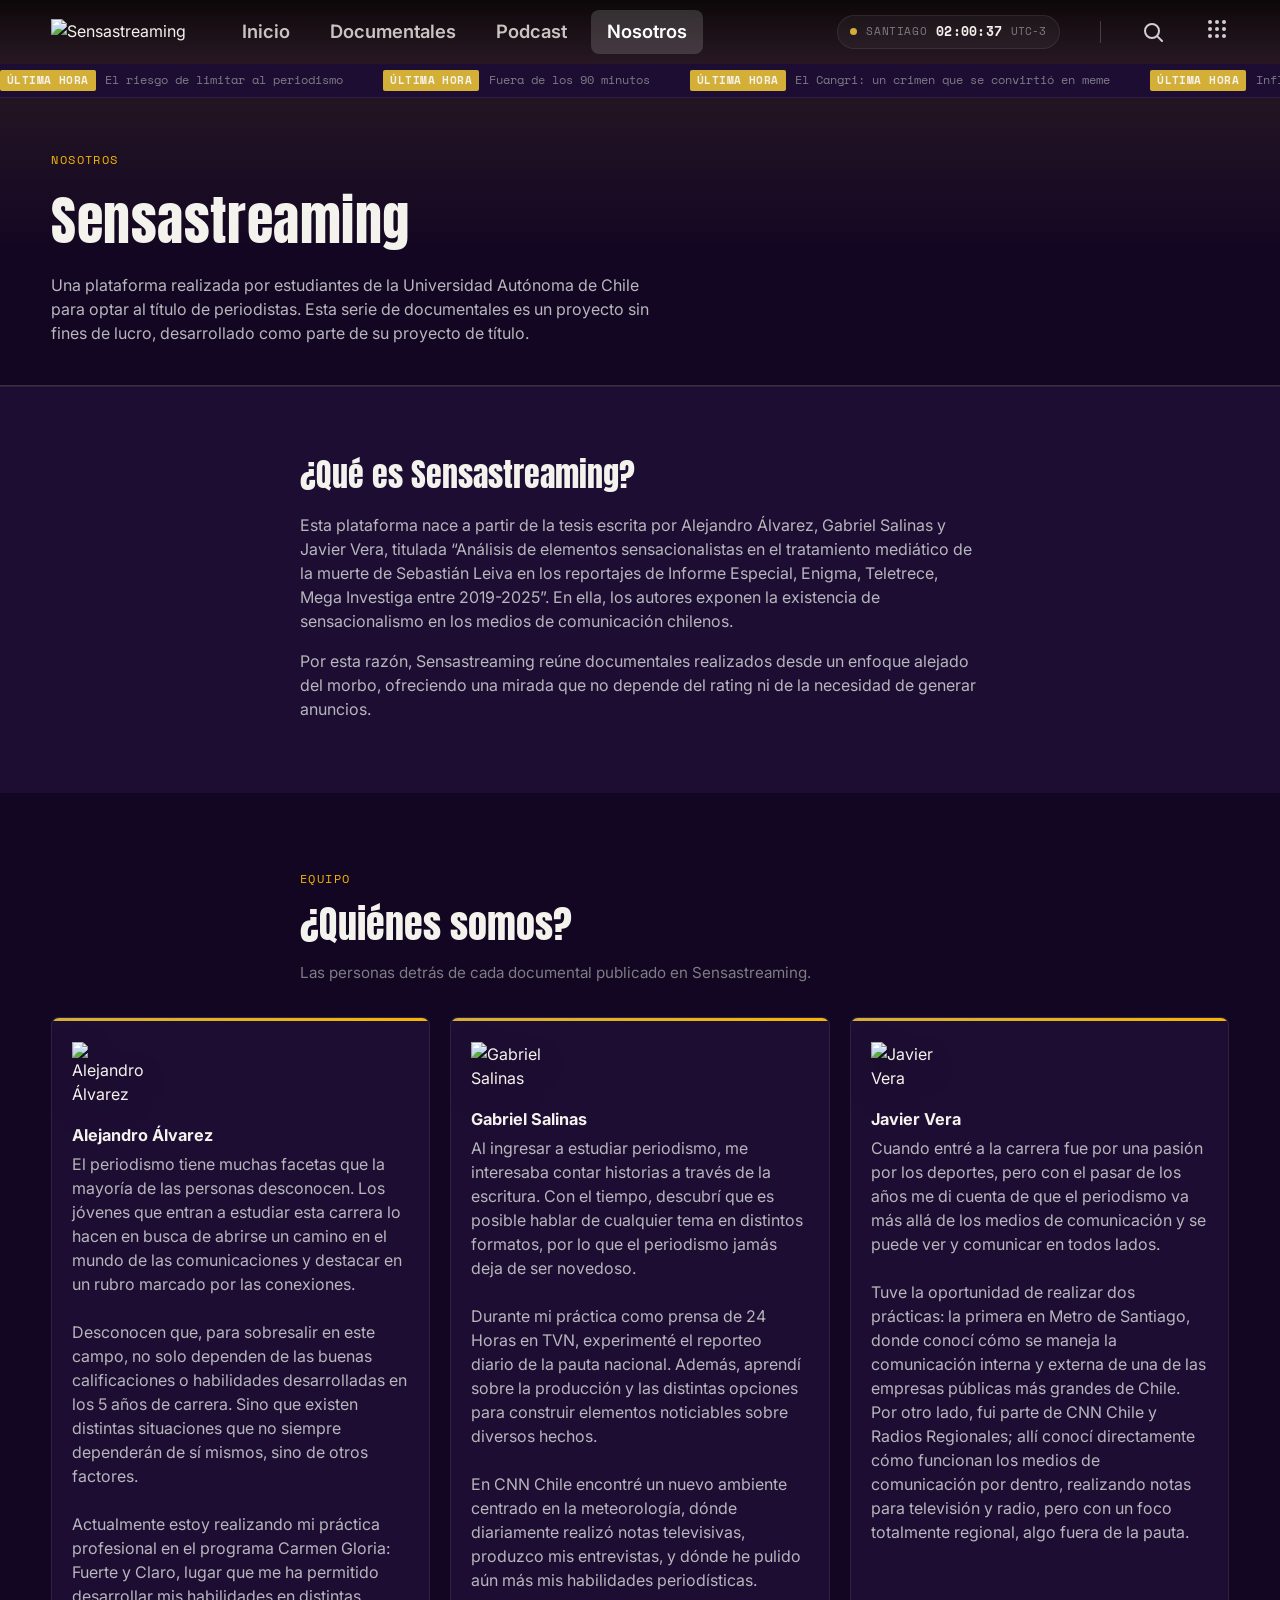
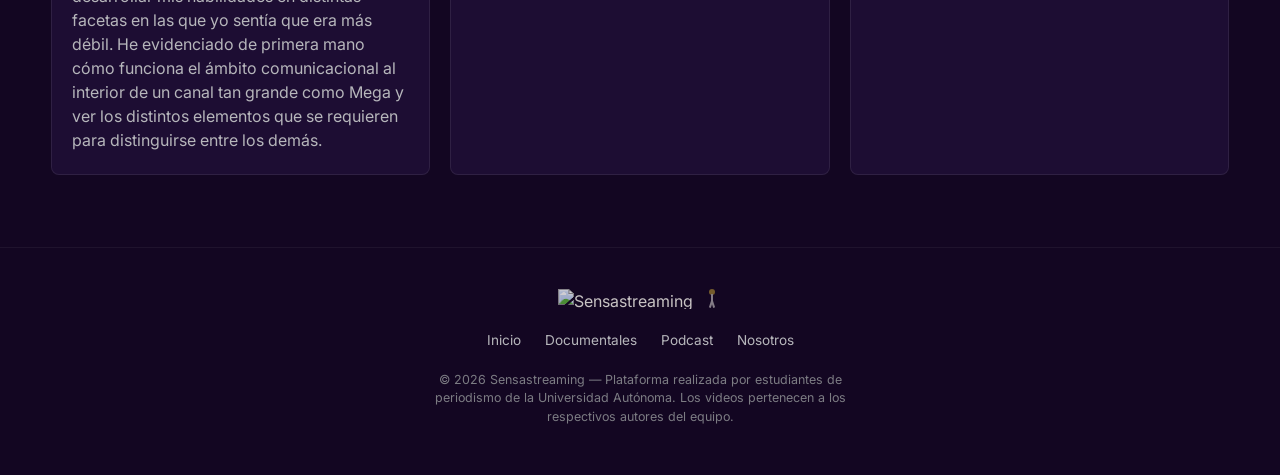
==== acerca-de.html @ 5f5ae64d "Add files via upload" ====
<!DOCTYPE html>
<html lang="es">
<head>
<meta charset="UTF-8">
<meta name="viewport" content="width=device-width, initial-scale=1.0, viewport-fit=cover">
<meta name="theme-color" content="#130622">
<meta name="color-scheme" content="dark">
<meta name="format-detection" content="telephone=no">
<meta name="mobile-web-app-capable" content="yes">
<meta name="apple-mobile-web-app-capable" content="yes">
<meta name="apple-mobile-web-app-title" content="Sensastreaming">
<meta name="apple-mobile-web-app-status-bar-style" content="black-translucent">
<link rel="manifest" href="manifest.json">
<link rel="apple-touch-icon" href="icons/apple-touch-icon.png">
<title>Nosotros — Sensastreaming</title>
<meta name="description" content="Quiénes somos y qué hay detrás de Sensastreaming.">
<link rel="icon" type="image/png" href="https://i.imgur.com/6NUFAMf.png">

<link rel="preconnect" href="https://fonts.googleapis.com">
<link rel="preconnect" href="https://fonts.gstatic.com" crossorigin>
<link href="https://fonts.googleapis.com/css2?family=Anton&family=Inter:wght@400;500;600;700&family=Space+Mono:wght@400;700&display=swap" rel="stylesheet">

<link rel="stylesheet" href="styles.css">
</head>
<body>

<a class="skip-link" href="#main-content">Saltar al contenido principal</a>

<header class="site-header" id="siteHeader">
  <div class="header-inner">
    <a href="index.html" class="brand">
      <img src="https://i.imgur.com/6NUFAMf.png" alt="Sensastreaming">
    </a>

    <nav class="site-nav" id="siteNav">
      <a href="index.html">Inicio</a>
      <a href="reportajes.html">Documentales</a>
      <a href="podcast.html">Podcast</a>
      <a href="acerca-de.html" class="active" aria-current="page">Nosotros</a>
    </nav>

    <div class="live-clock" id="liveClock" aria-hidden="true">
      <span class="live-dot"></span>
      <span class="live-clock-city">Santiago</span>
      <span class="live-clock-time" id="liveClockTime">00:00:00</span>
      <span class="live-clock-offset" id="liveClockOffset"></span>
    </div>

    <span class="header-divider" aria-hidden="true"></span>

    <div class="search-widget" id="searchWidget">
      <input type="text" class="search-input" id="searchInput" placeholder="Buscar documental..." aria-label="Buscar documental">
      <button type="button" class="icon-btn search-toggle" id="searchToggle" aria-label="Buscar" aria-expanded="false" aria-controls="searchInput">
        <svg class="icon-search" viewBox="0 0 24 24" fill="none" stroke="currentColor" stroke-width="2" stroke-linecap="round" stroke-linejoin="round" aria-hidden="true" focusable="false">
          <circle cx="11" cy="11" r="7"></circle>
          <line x1="16.65" y1="16.65" x2="21" y2="21"></line>
        </svg>
        <svg class="icon-close" viewBox="0 0 24 24" fill="none" stroke="currentColor" stroke-width="2" stroke-linecap="round" stroke-linejoin="round" aria-hidden="true" focusable="false">
          <line x1="6" y1="6" x2="18" y2="18"></line>
          <line x1="18" y1="6" x2="6" y2="18"></line>
        </svg>
      </button>
      <div class="search-results" id="searchResults" role="listbox" aria-label="Resultados de búsqueda"></div>
    </div>

    <div class="header-icons">
      <div class="categories-widget" id="categoriesWidget">
        <button type="button" class="icon-btn" id="categoriesToggle" aria-label="Categorías" aria-expanded="false" aria-controls="categoriesMenu" title="Categorías">
          <svg viewBox="0 0 24 24" fill="currentColor" aria-hidden="true" focusable="false">
            <circle cx="5" cy="5" r="2"></circle>
            <circle cx="12" cy="5" r="2"></circle>
            <circle cx="19" cy="5" r="2"></circle>
            <circle cx="5" cy="12" r="2"></circle>
            <circle cx="12" cy="12" r="2"></circle>
            <circle cx="19" cy="12" r="2"></circle>
            <circle cx="5" cy="19" r="2"></circle>
            <circle cx="12" cy="19" r="2"></circle>
            <circle cx="19" cy="19" r="2"></circle>
          </svg>
        </button>
        <div class="categories-menu" id="categoriesMenu" role="menu" aria-label="Categorías">
          <a href="reportajes.html" class="categories-menu-item" role="menuitem">Todos</a>
          <a href="reportajes.html?categoria=testimonio" class="categories-menu-item" role="menuitem">Testimonios</a>
          <a href="reportajes.html?categoria=judicial" class="categories-menu-item" role="menuitem">Judicial</a>
          <a href="reportajes.html?categoria=entrevista" class="categories-menu-item" role="menuitem">Entrevistas</a>
        </div>
      </div>
    </div>

    <button class="nav-toggle" id="navToggle" aria-label="Abrir menú" aria-expanded="false" aria-controls="siteNav">
      <span></span><span></span><span></span>
    </button>
  </div>
</header>

<div class="ticker" role="marquee" aria-label="Últimas historias">
  <span class="ticker-sr">Últimas historias: El riesgo de limitar al periodismo. Fuera de los 90 minutos. El Cangri: un crimen que se convirtió en meme. Influencer: El precio de la viralidad</span>
  <div class="ticker-inner" aria-hidden="true">
    <div class="ticker-track">
      <span class="ticker-item"><span class="ticker-tag">Última hora</span>El riesgo de limitar al periodismo</span>
      <span class="ticker-item"><span class="ticker-tag">Última hora</span>Fuera de los 90 minutos</span>
      <span class="ticker-item"><span class="ticker-tag">Última hora</span>El Cangri: un crimen que se convirtió en meme</span>
      <span class="ticker-item"><span class="ticker-tag">Última hora</span>Influencer: El precio de la viralidad</span>
    </div>
    <div class="ticker-track">
      <span class="ticker-item"><span class="ticker-tag">Última hora</span>El riesgo de limitar al periodismo</span>
      <span class="ticker-item"><span class="ticker-tag">Última hora</span>Fuera de los 90 minutos</span>
      <span class="ticker-item"><span class="ticker-tag">Última hora</span>El Cangri: un crimen que se convirtió en meme</span>
      <span class="ticker-item"><span class="ticker-tag">Última hora</span>Influencer: El precio de la viralidad</span>
    </div>
  </div>
</div>

<main id="main-content">

  <section class="page-banner">
    <div class="page-banner-inner">
      <span class="eyebrow">Nosotros</span>
      <h1>Sensastreaming</h1>
      <p>Una plataforma realizada por estudiantes de la Universidad Autónoma de Chile para optar al título de periodistas. Esta serie de documentales es un proyecto sin fines de lucro, desarrollado como parte de su proyecto de título.</p>
    </div>
  </section>

  <section class="about">
    <div class="about-inner">
      <h2>¿Qué es Sensastreaming?</h2>
      <p>Esta plataforma nace a partir de la tesis escrita por Alejandro Álvarez, Gabriel Salinas y Javier Vera, titulada “Análisis de elementos sensacionalistas en el tratamiento mediático de la muerte de Sebastián Leiva en los reportajes de Informe Especial, Enigma, Teletrece, Mega Investiga entre 2019-2025”. En ella, los autores exponen la existencia de sensacionalismo en los medios de comunicación chilenos.</p>
      <p>Por esta razón, Sensastreaming reúne documentales realizados desde un enfoque alejado del morbo, ofreciendo una mirada que no depende del rating ni de la necesidad de generar anuncios.</p>
    </div>
  </section>

  <section class="team-section" id="quienes-somos">
    <div class="team-head">
      <span class="eyebrow">Equipo</span>
      <h2>¿Quiénes somos?</h2>
      <p>Las personas detrás de cada documental publicado en Sensastreaming.</p>
    </div>

    <div class="team-grid">
      <article class="team-card">
        <div class="team-avatar">
          <img src="https://i.imgur.com/XphJQ3j.png" alt="Alejandro Álvarez">
        </div>
        <h3 class="team-name">Alejandro Álvarez</h3>
        <p class="team-role">El periodismo tiene muchas facetas que la mayoría de las personas desconocen. Los jóvenes que entran a estudiar esta carrera lo hacen en busca de abrirse un camino en el mundo de las comunicaciones y destacar en un rubro marcado por las conexiones.<br><br>Desconocen que, para sobresalir en este campo, no solo dependen de las buenas calificaciones o habilidades desarrolladas en los 5 años de carrera. Sino que existen distintas situaciones que no siempre dependerán de sí mismos, sino de otros factores.<br><br>Actualmente estoy realizando mi práctica profesional en el programa Carmen Gloria: Fuerte y Claro, lugar que me ha permitido desarrollar mis habilidades en distintas facetas en las que yo sentía que era más débil. He evidenciado de primera mano cómo funciona el ámbito comunicacional al interior de un canal tan grande como Mega y ver los distintos elementos que se requieren para distinguirse entre los demás.</p>
      </article>

      <article class="team-card">
        <div class="team-avatar">
          <img src="https://i.imgur.com/X5vdzDQ.png" alt="Gabriel Salinas">
        </div>
        <h3 class="team-name">Gabriel Salinas</h3>
        <p class="team-role">Al ingresar a estudiar periodismo, me interesaba contar historias a través de la escritura. Con el tiempo, descubrí que es posible hablar de cualquier tema en distintos formatos, por lo que el periodismo jamás deja de ser novedoso.<br><br>Durante mi práctica como prensa de 24 Horas en TVN, experimenté el reporteo diario de la pauta nacional. Además, aprendí sobre la producción y las distintas opciones para construir elementos noticiables sobre diversos hechos.<br><br>En CNN Chile encontré un nuevo ambiente centrado en la meteorología, dónde diariamente realizó notas televisivas, produzco mis entrevistas, y dónde he pulido aún más mis habilidades periodísticas.</p>
      </article>

      <article class="team-card">
        <div class="team-avatar">
          <img src="https://i.imgur.com/YauWkpG.png" alt="Javier Vera">
        </div>
        <h3 class="team-name">Javier Vera</h3>
        <p class="team-role">Cuando entré a la carrera fue por una pasión por los deportes, pero con el pasar de los años me di cuenta de que el periodismo va más allá de los medios de comunicación y se puede ver y comunicar en todos lados.<br><br>Tuve la oportunidad de realizar dos prácticas: la primera en Metro de Santiago, donde conocí cómo se maneja la comunicación interna y externa de una de las empresas públicas más grandes de Chile. Por otro lado, fui parte de CNN Chile y Radios Regionales; allí conocí directamente cómo funcionan los medios de comunicación por dentro, realizando notas para televisión y radio, pero con un foco totalmente regional, algo fuera de la pauta.</p>
      </article>
    </div>

  </section>

</main>

<footer class="site-footer">
  <div class="footer-inner">
    <div class="footer-brand">
      <img src="https://i.imgur.com/6NUFAMf.png" alt="Sensastreaming" class="footer-logo">
      <button type="button" class="footer-easter-egg" id="easterEggTrigger" aria-label="Minijuego secreto" title="¿Aburrido? Juega un rato">
        <span class="mini-stickman" aria-hidden="true">
          <span class="mini-stickman-head"></span>
          <span class="mini-stickman-body"></span>
          <span class="mini-stickman-leg left"></span>
          <span class="mini-stickman-leg right"></span>
        </span>
      </button>
    </div>
    <nav class="footer-nav" aria-label="Enlaces del pie de página">
      <a href="index.html">Inicio</a>
      <a href="reportajes.html">Documentales</a>
      <a href="podcast.html">Podcast</a>
      <a href="acerca-de.html">Nosotros</a>
    </nav>
    <p>© 2026 Sensastreaming — Plataforma realizada por estudiantes de periodismo de la Universidad Autónoma. Los videos pertenecen a los respectivos autores del equipo.</p>
  </div>
</footer>

<div class="game-overlay" id="gameOverlay">
  <div class="game-panel" role="dialog" aria-modal="true" aria-label="Minijuego: esquiva los televisores">
    <button type="button" class="game-close" id="gameClose" aria-label="Cerrar juego">✕</button>

    <div class="game-stage" id="gameStage">
      <div class="game-score" id="gameScore">00000</div>

      <div class="game-player" id="gamePlayer">
        <div class="stickman-head"></div>
        <div class="stickman-body"></div>
        <div class="stickman-leg left"></div>
        <div class="stickman-leg right"></div>
      </div>

      <div class="game-ground"></div>

      <div class="game-message visible" id="gameMessage">
        <p class="game-message-title">Toca la pantalla o presiona <kbd>Espacio</kbd> para empezar</p>
        <p class="game-message-hint game-hint-keys">Espacio o ↑ para saltar · ↓ para agacharte</p>
        <p class="game-message-hint game-hint-touch">Toca la pantalla para saltar · mantén "Agachar" para esquivar</p>
      </div>
    </div>

    <button type="button" class="game-duck-btn" id="gameDuckBtn" aria-label="Mantén presionado para agacharte">⬇ Agachar</button>

    <div class="game-over" id="gameOver">
      <div class="game-over-inner">
        <h2 class="game-over-title">Has sido absorbido por los medios</h2>
        <p class="game-over-score">Puntaje: <span id="gameOverScore">00000</span></p>
        <p class="game-over-status" id="gameOverStatus" aria-live="polite">Conectando con el ranking global…</p>

        <form class="game-initials-form hidden" id="gameInitialsForm" autocomplete="off">
          <p class="game-initials-label">¡Entraste al Top 5! Ingresa tus iniciales</p>
          <div class="game-initials-row">
            <input type="text" id="gameInitialsInput" class="game-initials-input" maxlength="3" autocapitalize="characters" aria-label="Tus iniciales, hasta 3 letras" placeholder="AAA">
            <button type="submit" class="btn btn-primary game-initials-submit">Guardar</button>
          </div>
        </form>

        <div class="game-scoreboard hidden" id="gameScoreboard">
          <p class="game-scoreboard-title">Top 5 — Sensastreaming Arcade</p>
          <ol class="game-scoreboard-list" id="gameScoreboardList"></ol>
        </div>

        <div class="game-over-actions">
          <button type="button" class="btn btn-primary" id="gameOverRetry">Jugar de nuevo</button>
          <button type="button" class="game-over-close-link" id="gameOverClose">Cerrar</button>
        </div>
      </div>
    </div>
  </div>
</div>

<script src="script.js"></script>
</body>
</html>
---- styles.css ----
/* ==========================================================================
   SENSASTREAMING — stylesheet
   Sitio multi-página: index.html / reportajes.html / acerca-de.html / podcast.html

   Token system
   ------------
   superficie -> --bg-void / --bg-surface / --bg-surface-2
   texto      -> --text-primary / --text-secondary / --text-muted
   acento     -> --accent-crimson (dorado, acento principal) / --accent-amber (chyron)
   tipografía -> Anton (display) / Inter (ui & body) / Space Mono (data, timecodes)
   firma      -> ticker de titulares + reloj "EN VIVO" con timecode en mono
   ========================================================================== */

:root {
  /* ---- Superficie ---- */
  --bg-void: #130622;
  --bg-surface: #1d0d33;
  --bg-surface-2: #281445;
  --border-subtle: rgba(255, 255, 255, 0.08);
  --border-strong: rgba(255, 255, 255, 0.16);

  /* ---- Texto ---- */
  --text-primary: #f4f2ec;
  --text-secondary: #b6b6bb;
  --text-muted: #7c7c83;

  /* ---- Acento cinematográfico ---- */
  /* --accent-crimson conserva su nombre por compatibilidad con el resto del
     CSS, pero ahora es el tono dorado principal de la plataforma. */
  --accent-crimson: #d4af37;
  --accent-crimson-dim: #9c7a1f;
  --accent-amber: #f5b700;
  --accent-amber-dim: #b88600;

  /* ---- Tipografía ---- */
  --font-display: "Anton", "Arial Narrow", sans-serif;
  --font-body: "Inter", system-ui, -apple-system, sans-serif;
  --font-mono: "Space Mono", ui-monospace, monospace;

  /* ---- Layout ---- */
  --safe-top: env(safe-area-inset-top, 0px);
  --safe-bottom: env(safe-area-inset-bottom, 0px);
  --safe-left: env(safe-area-inset-left, 0px);
  --safe-right: env(safe-area-inset-right, 0px);
  --header-h: calc(64px + var(--safe-top));
  --ticker-h: 34px;
  --content-top: calc(var(--header-h) + var(--ticker-h));
  --max-width: 1400px;
  --radius-sm: 4px;
  --radius-md: 8px;
  --radius-lg: 16px;
  --shadow-card: 0 18px 40px rgba(0, 0, 0, 0.55);
}

* { box-sizing: border-box; }

html {
  scroll-behavior: smooth;
  -webkit-text-size-adjust: 100%;
  text-size-adjust: 100%;
  -webkit-tap-highlight-color: transparent;
  overscroll-behavior-y: none;
}

body {
  margin: 0;
  background: var(--bg-void);
  color: var(--text-primary);
  font-family: var(--font-body);
  line-height: 1.5;
  -webkit-font-smoothing: antialiased;
}

/* Solo cuando corre como app (la clase la pone script.js): sin menú de
   pulsación larga ni selección de texto en la interfaz, como una app nativa. */
html.is-app body {
  -webkit-touch-callout: none;
  -webkit-user-select: none;
  user-select: none;
}

html.is-app input,
html.is-app textarea {
  -webkit-user-select: text;
  user-select: text;
}

img { max-width: 100%; display: block; }

a { color: inherit; text-decoration: none; }

section[id],
main[id] { scroll-margin-top: calc(var(--content-top) + 8px); }

.skip-link {
  position: absolute;
  left: -999px;
  top: auto;
  background: var(--text-primary);
  color: var(--bg-void);
  padding: 10px 16px;
  border-radius: var(--radius-sm);
  z-index: 1000;
}
.skip-link:focus {
  left: 12px;
  top: 12px;
}

/* focus visibility floor */
a:focus-visible,
button:focus-visible,
.card:focus-visible {
  outline: 2px solid var(--accent-amber);
  outline-offset: 3px;
}

.eyebrow {
  display: inline-block;
  font-family: var(--font-mono);
  font-size: .75rem;
  letter-spacing: .12em;
  text-transform: uppercase;
  color: var(--accent-amber);
  margin-bottom: .5rem;
}

.link-arrow {
  display: inline-flex;
  align-items: center;
  gap: .4rem;
  font-weight: 700;
  font-size: .92rem;
  color: var(--text-primary);
  border-bottom: 1px solid var(--border-strong);
  padding-bottom: 2px;
  transition: border-color .2s ease, color .2s ease, gap .2s ease;
}
.link-arrow:hover {
  color: var(--accent-amber);
  border-color: var(--accent-amber);
  gap: .6rem;
}

/* ==========================================================================
   Header
   ========================================================================== */

.site-header {
  position: fixed;
  top: 0; left: 0; right: 0;
  z-index: 100;
  height: var(--header-h);
  padding-top: var(--safe-top);
  display: flex;
  align-items: center;
  background: linear-gradient(to bottom, rgba(0,0,0,.75) 0%, rgba(0,0,0,0) 100%);
  transition: background-color .3s ease, box-shadow .3s ease;
}

.site-header.scrolled {
  background: var(--bg-void);
  box-shadow: 0 2px 20px rgba(0,0,0,.5);
}

.header-inner {
  width: 100%;
  max-width: var(--max-width);
  margin: 0 auto;
  padding: 0 max(4vw, var(--safe-right)) 0 max(4vw, var(--safe-left));
  display: flex;
  align-items: center;
  gap: 2.5rem;
}

.brand img { height: 26px; width: auto; }

.site-nav {
  display: flex;
  align-items: center;
  gap: 8px;
  font-size: 1.15rem;
  font-weight: 600;
}

.site-nav a {
  display: inline-block;
  padding: 8px 16px;
  border-radius: 8px;
  color: var(--text-primary);
  opacity: .8;
  background: transparent;
  transition: background-color .2s ease, opacity .2s ease, color .2s ease;
}

.site-nav a:hover {
  opacity: 1;
  background: rgba(255, 255, 255, 0.08);
  border-radius: 8px;
}

.site-nav a.active {
  opacity: 1;
  background: rgba(255, 255, 255, 0.15);
  border-radius: 8px;
  color: #ffffff;
  font-weight: 600;
}

/* ---- Reloj "EN VIVO" — Santiago de Chile (desktop) ---- */

.live-clock {
  display: none;
  align-items: center;
  gap: .55rem;
  margin-left: auto;
  padding: .4rem .8rem;
  border: 1px solid var(--border-subtle);
  border-radius: 999px;
  background: rgba(255, 255, 255, .04);
  font-family: var(--font-mono);
  white-space: nowrap;
}

.live-dot {
  flex: none;
  width: 7px;
  height: 7px;
  border-radius: 50%;
  background: var(--accent-crimson);
  animation: livePulse 2s ease-out infinite;
}

@keyframes livePulse {
  0%   { box-shadow: 0 0 0 0 rgba(212, 175, 55, .55); }
  70%  { box-shadow: 0 0 0 7px rgba(212, 175, 55, 0); }
  100% { box-shadow: 0 0 0 0 rgba(212, 175, 55, 0); }
}

.live-clock-city {
  font-size: .66rem;
  letter-spacing: .06em;
  text-transform: uppercase;
  color: var(--text-muted);
}

.live-clock-time {
  font-size: .8rem;
  font-weight: 700;
  color: var(--text-primary);
  letter-spacing: .02em;
  font-variant-numeric: tabular-nums;
}

.live-clock-offset {
  font-size: .66rem;
  color: var(--text-muted);
}

@media (min-width: 900px) {
  .live-clock { display: inline-flex; }
}

/* ---- Separador + íconos (buscar / categorías / mi lista / perfil), desktop ---- */

.header-divider {
  display: none;
  width: 1px;
  height: 22px;
  background: rgba(255, 255, 255, 0.2);
}

@media (min-width: 900px) {
  .header-divider { display: block; }
}

.header-icons {
  display: none;
  align-items: center;
  gap: 1rem;
}

@media (min-width: 900px) {
  .header-icons { display: flex; }
}

.icon-btn {
  display: inline-flex;
  align-items: center;
  justify-content: center;
  width: 24px;
  height: 24px;
  padding: 0;
  border: 0;
  background: none;
  color: #ffffff;
  opacity: .8;
  cursor: pointer;
  transition: opacity .2s ease;
}

.icon-btn:hover,
.icon-btn:focus-visible {
  opacity: 1;
}

.icon-btn svg {
  width: 100%;
  height: 100%;
  display: block;
}

/* ---- Buscador expandible ---- */

.search-widget {
  position: relative;
  display: flex;
  align-items: center;
  margin-left: auto;
}

@media (min-width: 900px) {
  .search-widget { margin-left: 0; }
}

.search-input {
  width: 0;
  min-width: 0;
  padding: 0;
  margin-right: 0;
  border: 0;
  border-radius: 999px;
  background: rgba(255, 255, 255, 0.08);
  color: var(--text-primary);
  font-family: var(--font-body);
  font-size: .85rem;
  opacity: 0;
  overflow: hidden;
  pointer-events: none;
  transition: width .3s ease, opacity .2s ease, padding .3s ease, margin-right .3s ease;
}

.search-input::placeholder { color: var(--text-muted); }

.search-input:focus {
  outline: none;
  background: rgba(255, 255, 255, 0.14);
}

.search-widget.is-open .search-input {
  width: min(200px, 45vw);
  padding: 6px 14px;
  margin-right: 8px;
  opacity: 1;
  pointer-events: auto;
}

.search-toggle .icon-close { display: none; }
.search-widget.is-open .search-toggle .icon-search { display: none; }
.search-widget.is-open .search-toggle .icon-close { display: block; }

/* ---- Mini-menú de resultados (estilo Netflix/Prime) ----
   Flota debajo de la lupa; nunca toca ni reordena el resto de la página. */

.search-results {
  display: none;
  position: absolute;
  top: calc(100% + 10px);
  right: 0;
  width: min(300px, calc(100vw - 32px));
  max-height: 320px;
  overflow-y: auto;
  background: var(--bg-surface);
  border: 1px solid var(--border-subtle);
  border-radius: var(--radius-md);
  box-shadow: var(--shadow-card);
  padding: .4rem;
  z-index: 150;
}

.search-widget.has-query .search-results { display: block; }

.search-result-item {
  display: flex;
  align-items: center;
  gap: .65rem;
  padding: .5rem;
  border-radius: var(--radius-sm);
  color: var(--text-primary);
  transition: background-color .15s ease;
}

.search-result-item:hover,
.search-result-item:focus-visible {
  background: rgba(255, 255, 255, 0.08);
}

.search-result-thumb {
  width: 56px;
  height: 32px;
  flex: none;
  object-fit: cover;
  border-radius: 4px;
  background: var(--bg-surface-2);
}

.search-result-title {
  font-size: .85rem;
  line-height: 1.3;
}

.search-results-empty {
  margin: 0;
  padding: 1rem .75rem;
  text-align: center;
  color: var(--text-muted);
  font-size: .85rem;
}

.search-results-empty strong {
  color: var(--text-primary);
  font-weight: 700;
}

/* ---- Mini-menú de categorías (mismo lenguaje visual que el buscador) ---- */

.categories-widget { position: relative; }

.categories-menu {
  display: none;
  position: absolute;
  top: calc(100% + 10px);
  right: 0;
  width: 180px;
  background: var(--bg-surface);
  border: 1px solid var(--border-subtle);
  border-radius: var(--radius-md);
  box-shadow: var(--shadow-card);
  padding: .4rem;
  z-index: 150;
}

.categories-widget.is-open .categories-menu { display: block; }

.categories-menu-item {
  display: block;
  padding: .55rem .7rem;
  border-radius: var(--radius-sm);
  color: var(--text-primary);
  font-size: .9rem;
  transition: background-color .15s ease;
}

.categories-menu-item:hover,
.categories-menu-item:focus-visible {
  background: rgba(255, 255, 255, 0.08);
}

.nav-toggle {
  display: none;
  margin-left: auto;
  background: none;
  border: 0;
  width: 32px;
  height: 26px;
  flex-direction: column;
  justify-content: space-between;
  cursor: pointer;
  padding: 2px 0;
}
.nav-toggle span {
  display: block;
  height: 2px;
  background: var(--text-primary);
  border-radius: 2px;
}

/* ==========================================================================
   Ticker — firma visual: marquesina de titulares
   ========================================================================== */

.ticker {
  position: fixed;
  top: var(--header-h);
  left: 0; right: 0;
  z-index: 90;
  background: var(--bg-surface);
  border-bottom: 1px solid var(--border-subtle);
  overflow: hidden;
  height: var(--ticker-h);
  display: flex;
  align-items: center;
}

.ticker-sr {
  position: absolute;
  width: 1px; height: 1px;
  overflow: hidden;
  clip: rect(0 0 0 0);
  white-space: nowrap;
}

.ticker-inner {
  display: flex;
  width: max-content;
  animation: marquee 26s linear infinite;
}

.ticker-track {
  display: flex;
  align-items: center;
  gap: 2.5rem;
  padding-right: 2.5rem;
  white-space: nowrap;
}

.ticker-item {
  display: inline-flex;
  align-items: center;
  gap: .6rem;
  font-family: var(--font-mono);
  font-size: .78rem;
  color: var(--text-muted);
}

.ticker-tag {
  background: var(--accent-crimson);
  color: var(--text-primary);
  font-weight: 700;
  font-size: .68rem;
  letter-spacing: .04em;
  padding: 2px 7px;
  border-radius: 2px;
  text-transform: uppercase;
}

@keyframes marquee {
  from { transform: translateX(0); }
  to   { transform: translateX(-50%); }
}

/* ==========================================================================
   Splash screen — pantalla de carga inicial (4s exactos, controlados por JS)
   Solo aparece en las páginas que incluyen el markup (por ahora, index.html);
   script.js revisa si #splashScreen existe antes de activar nada.
   ========================================================================== */

html.splash-lock,
html.splash-lock body {
  overflow: hidden;
}

.splash-screen {
  position: fixed;
  inset: 0;
  z-index: 9999;
  display: flex;
  flex-direction: column;
  align-items: center;
  justify-content: center;
  gap: 2.25rem;
  background: var(--bg-void);
  opacity: 1;
  transition: opacity .6s ease;
}

.splash-screen.splash-hidden {
  opacity: 0;
  pointer-events: none;
}

.splash-logo {
  width: clamp(160px, 24vw, 260px);
  height: auto;
}

.splash-caption {
  margin: -1.5rem 0 0;
  font-family: var(--font-mono);
  font-size: .76rem;
  letter-spacing: .08em;
  text-transform: uppercase;
  color: var(--text-muted);
}

.splash-progress-wrap {
  position: relative;
  width: min(340px, 70vw);
  padding-top: 32px; /* espacio para que el stickman camine por encima de la barra */
}

/* ---- Stickman: cuerpo fijo, piernas alternando el paso ---- */

.stickman {
  position: absolute;
  top: 0;
  left: 0;
  width: 22px;
  height: 28px;
}

.stickman-head {
  position: absolute;
  top: 0;
  left: 50%;
  width: 9px;
  height: 9px;
  margin-left: -4.5px;
  border-radius: 50%;
  background: var(--accent-crimson);
}

.stickman-body {
  position: absolute;
  top: 8px;
  left: 50%;
  width: 2px;
  height: 12px;
  margin-left: -1px;
  background: var(--text-primary);
}

.stickman-leg {
  position: absolute;
  top: 19px;
  left: 50%;
  width: 2px;
  height: 11px;
  margin-left: -1px;
  background: var(--text-primary);
  transform-origin: top center;
  border-radius: 0 0 2px 2px;
  animation: legSwing .5s ease-in-out infinite;
}
.stickman-leg.right { animation-delay: -.25s; }

@keyframes legSwing {
  0%, 100% { transform: rotate(-26deg); }
  50%      { transform: rotate(26deg); }
}

/* ---- Barra de progreso ---- */

.progress-track {
  position: relative;
  width: 100%;
  height: 6px;
  border-radius: 999px;
  background: var(--bg-surface-2);
  border: 1px solid var(--border-subtle);
  overflow: hidden;
}

.progress-fill {
  width: 0%;
  height: 100%;
  border-radius: 999px;
  background: linear-gradient(90deg, var(--accent-crimson), var(--accent-amber));
}

.splash-percent {
  margin: .6rem 0 0;
  text-align: center;
  font-family: var(--font-mono);
  font-size: .72rem;
  color: var(--text-muted);
  font-variant-numeric: tabular-nums;
}

/* ==========================================================================
   Botones
   ========================================================================== */

.btn {
  display: inline-flex;
  align-items: center;
  gap: .5rem;
  padding: .8rem 1.5rem;
  border-radius: var(--radius-sm);
  font-weight: 700;
  font-size: .95rem;
  border: 0;
  cursor: pointer;
  transition: background-color .2s ease, opacity .2s ease, transform .15s ease;
}
.btn:active { transform: scale(.97); }

.btn-primary {
  background: var(--accent-crimson);
  color: var(--text-primary);
}
.btn-primary:hover { background: var(--accent-crimson-dim); }

.btn-secondary {
  background: rgba(255,255,255,.12);
  color: var(--text-primary);
  backdrop-filter: blur(4px);
}
.btn-secondary:hover { background: rgba(255,255,255,.2); }

/* ==========================================================================
   Hero (home)
   ========================================================================== */

.hero {
  position: relative;
  min-height: 64vh;
  min-height: 64dvh;
  display: flex;
  align-items: flex-end;
  overflow: hidden;
  isolation: isolate;
}

.hero-bg {
  position: absolute;
  inset: 0;
  overflow: hidden;
  background: var(--bg-void);
  z-index: -2;
}

/* Carrusel de fondo: solo anima esta capa; el contenido frontal no se toca */
.hero-slide {
  position: absolute;
  inset: 0;
  background-size: cover;
  background-position: center 22%;
  opacity: 0;
  transform: translateX(-4%) scale(1.04);
  transition: opacity 1.4s ease, transform 1.8s cubic-bezier(.22, .61, .36, 1);
  will-change: opacity, transform;
}
.hero-slide.is-active {
  opacity: 1;
  transform: translateX(0) scale(1.02);
}

/* Oscurecimiento extra para legibilidad (se suma a los degradados del hero) */
.hero-bg::after {
  content: "";
  position: absolute;
  inset: 0;
  background: rgba(0, 0, 0, .45);
  pointer-events: none;
}

@media (prefers-reduced-motion: reduce) {
  .hero-slide { transition: none; transform: none; }
  .hero-slide.is-active { transform: none; }
}

.hero::before {
  content: "";
  position: absolute;
  inset: 0;
  background: linear-gradient(100deg, rgba(19,6,34,.96) 0%, rgba(19,6,34,.72) 32%, rgba(19,6,34,.15) 62%, transparent 85%);
  z-index: -1;
}

.hero::after {
  content: "";
  position: absolute;
  inset: 0;
  background: linear-gradient(to top, var(--bg-void) 0%, transparent 38%);
  z-index: -1;
}

.hero-content {
  position: relative;
  max-width: 620px;
  padding: 0 4vw;
  padding-bottom: clamp(3rem, 8vw, 6rem);
  padding-top: calc(var(--content-top) + 3rem);
  display: flex;
  flex-direction: column;
  gap: 1.1rem;
}

.hero-logo {
  width: clamp(200px, 26vw, 380px);
  height: auto;
}

.hero-tagline {
  font-size: clamp(1.05rem, 2vw, 1.3rem);
  color: var(--text-primary);
  max-width: 34ch;
  margin: 0;
}

.hero-actions {
  display: flex;
  gap: .85rem;
  flex-wrap: wrap;
  margin-top: .5rem;
}

.scroll-cue {
  position: absolute;
  bottom: 22px;
  left: 50%;
  transform: translateX(-50%);
  width: 26px; height: 26px;
}
.scroll-cue span {
  display: block;
  width: 10px; height: 10px;
  border-right: 2px solid var(--text-primary);
  border-bottom: 2px solid var(--text-primary);
  transform: rotate(45deg);
  margin: 0 auto;
  opacity: .7;
  animation: bob 2s ease-in-out infinite;
}
@keyframes bob {
  0%, 100% { transform: rotate(45deg) translate(0,0); }
  50% { transform: rotate(45deg) translate(4px,4px); }
}

/* Carrusel de capítulos integrado a la vista principal (estilo Netflix):
   se superpone levemente al degradé inferior del hero en vez de aparecer
   como una sección aparte más abajo. */
.hero-row {
  position: relative;
  z-index: 1;
  margin-top: -3rem;
}

@media (min-width: 900px) {
  .hero-row { margin-top: -4rem; }
}

/* ==========================================================================
   Page banner — cabecera para reportajes.html y acerca-de.html
   ========================================================================== */

.page-banner {
  position: relative;
  padding: calc(var(--content-top) + 3rem) 4vw 2.5rem;
  background:
    linear-gradient(180deg, rgba(212, 175, 55, .14) 0%, transparent 65%),
    var(--bg-void);
  border-bottom: 1px solid var(--border-subtle);
}

.page-banner-inner {
  max-width: var(--max-width);
  margin: 0 auto;
}

.page-banner h1 {
  font-family: var(--font-display);
  font-weight: 400;
  letter-spacing: .01em;
  font-size: clamp(2rem, 5vw, 3.4rem);
  margin: .2rem 0 .7rem;
}

.page-banner p {
  color: var(--text-secondary);
  max-width: 62ch;
  margin: 0;
  font-size: 1rem;
}

/* ==========================================================================
   Catálogo / fila / tarjetas — se usa en index.html (destacados) y reportajes.html
   ========================================================================== */

.catalog {
  position: relative;
  z-index: 1;
  background: var(--bg-void);
}

.catalog.section-inset { padding-top: 1rem; }

.section-head {
  padding: 2.5rem 4vw 0;
  max-width: var(--max-width);
  margin: 0 auto;
  display: flex;
  align-items: flex-end;
  justify-content: space-between;
  gap: 1.5rem;
  flex-wrap: wrap;
}

.section-head h2 {
  font-family: var(--font-display);
  font-weight: 400;
  letter-spacing: .01em;
  font-size: clamp(1.6rem, 3.4vw, 2.4rem);
  margin: 0 0 .4rem;
}

.section-sub {
  color: var(--text-muted);
  font-size: .92rem;
  margin: 0;
}

/* ---- Tabs de filtro (reportajes.html) ---- */

.filter-tabs {
  display: flex;
  flex-wrap: wrap;
  gap: .6rem;
  padding: 0 4vw;
  max-width: var(--max-width);
  margin: 1.75rem auto 0;
}

.filter-tab {
  font-family: var(--font-mono);
  font-size: .76rem;
  letter-spacing: .04em;
  text-transform: uppercase;
  color: var(--text-secondary);
  background: var(--bg-surface);
  border: 1px solid var(--border-subtle);
  border-radius: 999px;
  padding: .5rem 1.05rem;
  cursor: pointer;
  transition: background-color .2s ease, border-color .2s ease, color .2s ease;
}
.filter-tab:hover { border-color: var(--border-strong); color: var(--text-primary); }
.filter-tab.active {
  background: var(--accent-crimson);
  border-color: var(--accent-crimson);
  color: var(--text-primary);
}

.row {
  display: flex;
  gap: 1rem;
  overflow-x: auto;
  overflow-y: visible;
  scroll-snap-type: x proximity;
  padding: 2.5rem 4vw 5rem;
  max-width: var(--max-width);
  margin: 0 auto;
  -webkit-overflow-scrolling: touch;
  scrollbar-width: thin;
  scrollbar-color: var(--bg-surface-2) transparent;
}

.card {
  flex: 0 0 auto;
  width: min(76vw, 300px);
  scroll-snap-align: start;
  cursor: pointer;
}

.card.filtered-out { display: none; }

.card-frame {
  position: relative;
  border-radius: 6px;
  overflow: hidden;
  background: var(--bg-surface);
  transition: transform .28s ease, box-shadow .28s ease;
  transform-origin: center;
}

.card-num {
  position: absolute;
  top: 10px; left: 10px;
  z-index: 3;
  font-family: var(--font-mono);
  font-size: .72rem;
  color: var(--text-primary);
  background: rgba(0,0,0,.55);
  padding: 2px 7px;
  border-radius: 2px;
  letter-spacing: .03em;
}

.card-media {
  position: relative;
  aspect-ratio: 16 / 9;
  background: var(--bg-surface-2);
}

.card-media img,
.card-media iframe,
.card-media video {
  position: absolute;
  inset: 0;
  width: 100%;
  height: 100%;
  object-fit: cover;
  border: 0;
}

.card-media iframe,
.card-media video {
  opacity: 0;
  transition: opacity .35s ease;
  pointer-events: none;
}
.card-media iframe.loaded,
.card-media video.loaded { opacity: 1; }

.card-scrim {
  position: absolute;
  inset: 0;
  z-index: 2;
  display: flex;
  flex-direction: column;
  justify-content: flex-end;
  padding: .9rem .9rem .8rem;
  background: linear-gradient(to top, rgba(0,0,0,.9) 0%, rgba(0,0,0,.35) 45%, transparent 75%);
}

.card-eyebrow {
  font-family: var(--font-mono);
  font-size: .68rem;
  letter-spacing: .08em;
  text-transform: uppercase;
  color: var(--accent-amber);
  margin-bottom: .25rem;
}

.card-title {
  font-family: var(--font-body);
  font-weight: 600;
  font-size: .95rem;
  line-height: 1.3;
  margin: 0;
}

.card-actions {
  display: flex;
  gap: .5rem;
  margin-top: .6rem;
  max-height: 0;
  opacity: 0;
  overflow: hidden;
  transition: max-height .28s ease, opacity .28s ease, margin-top .28s ease;
}

.play-btn {
  display: inline-flex;
  align-items: center;
  gap: .4rem;
  background: var(--text-primary);
  color: var(--bg-void);
  font-weight: 700;
  font-size: .82rem;
  padding: .45rem .8rem;
  border-radius: 3px;
}
.play-btn:hover { background: var(--accent-amber); }

.card.active .card-actions {
  max-height: 60px;
  opacity: 1;
}

/* pointer-capable / hover-capable devices: real hover pop + scale */
@media (hover: hover) and (pointer: fine) {
  .card:hover .card-frame,
  .card.active .card-frame {
    transform: scale(1.07);
    box-shadow: var(--shadow-card);
    z-index: 5;
  }
}

/* desktop / large screens: fitted grid, no scrolling needed */
@media (min-width: 900px) {
  .row {
    display: grid;
    grid-template-columns: repeat(4, 1fr);
    overflow: visible;
    gap: 1.5rem;
    padding: 2.5rem 4vw 6rem;
  }
  .card { width: auto; }
}

.section-cta {
  max-width: var(--max-width);
  margin: -2.5rem auto 5rem;
  padding: 0 4vw;
}

@media (min-width: 900px) {
  .section-cta { margin-top: -3.5rem; }
}

@media (prefers-reduced-motion: reduce) {
  html { scroll-behavior: auto; }
  .ticker-inner { animation: none; }
  .scroll-cue span { animation: none; }
  .card-frame { transition: none; }
  .live-dot { animation: none; }
  .stickman-leg { animation: none; }
  .splash-screen { transition: none; }
  .team-avatar img { animation: none; }
  .detail-icon-btn,
  .detail-tab { transition: none; }
  .footer-easter-egg:hover .mini-stickman-leg { animation: none; }
  .game-obstacle.flying { animation: none; }
  .game-player { transition: none; }
}

/* ==========================================================================
   Acerca de / Quiénes somos
   ========================================================================== */

.about {
  background: var(--bg-surface);
  padding: 4rem 4vw 4.5rem;
  border-top: 1px solid var(--border-subtle);
}

.about-inner {
  max-width: 680px;
  margin: 0 auto;
}

.about h2 {
  font-family: var(--font-display);
  font-weight: 400;
  font-size: clamp(1.5rem, 2.8vw, 2rem);
  margin: 0 0 .9rem;
}

.about p {
  color: var(--text-secondary);
  font-size: 1rem;
  margin: 0 0 1rem;
}
.about p:last-child { margin-bottom: 0; }

/* ---- "Próximamente" (podcast.html) ---- */

.coming-soon {
  min-height: 46vh;
  min-height: 46dvh;
  display: flex;
  align-items: center;
  justify-content: center;
  text-align: center;
  padding: 4rem 4vw 5.5rem;
}

.coming-soon-inner { max-width: 560px; }

.eyebrow-live {
  display: inline-flex;
  align-items: center;
  gap: .5rem;
}

.coming-soon-inner h2 {
  font-family: var(--font-display);
  font-weight: 400;
  font-size: clamp(2rem, 5vw, 3.2rem);
  margin: .4rem 0 1rem;
  background: linear-gradient(90deg, var(--accent-crimson), var(--accent-amber));
  -webkit-background-clip: text;
  background-clip: text;
  color: transparent;
}

.coming-soon-inner p {
  color: var(--text-secondary);
  margin: 0 0 1.5rem;
  font-size: 1rem;
}

.team-section {
  padding: 4.5rem 4vw;
  max-width: var(--max-width);
  margin: 0 auto;
}

.team-head { max-width: 680px; margin: 0 auto 2rem; }

.team-head h2 {
  font-family: var(--font-display);
  font-weight: 400;
  font-size: clamp(1.6rem, 3.4vw, 2.4rem);
  margin: 0 0 .5rem;
}

.team-head p {
  color: var(--text-muted);
  margin: 0;
  font-size: .95rem;
}

.team-grid {
  display: grid;
  grid-template-columns: repeat(auto-fit, minmax(220px, 1fr));
  gap: 1.25rem;
}

.team-photo {
  display: flex;
  justify-content: center;
  margin: 2.5rem auto 0;
}

.team-photo img {
  width: min(560px, 100%);
  height: auto;
  border-radius: var(--radius-lg);
  border: 1px solid var(--border-subtle);
  box-shadow: var(--shadow-card);
}

.team-card {
  position: relative;
  background: var(--bg-surface);
  border: 1px solid var(--border-subtle);
  border-radius: var(--radius-md);
  padding: 1.5rem 1.25rem 1.4rem;
  overflow: hidden;
}

.team-card::before {
  content: "";
  position: absolute;
  top: 0; left: 0;
  width: 100%;
  height: 3px;
  background: linear-gradient(90deg, var(--accent-crimson), var(--accent-amber));
}

.team-avatar {
  width: 80px;
  height: auto;
  margin-bottom: 1.1rem;
}

.team-avatar img {
  width: 100%;
  height: auto;
  object-fit: contain;
  filter: drop-shadow(0 10px 14px rgba(0, 0, 0, .35));
  animation: teamFloat 3.6s ease-in-out infinite;
}

/* pequeño desfase por tarjeta para que no floten en perfecta sincronía */
.team-card:nth-child(2) .team-avatar img { animation-delay: -1.2s; }
.team-card:nth-child(3) .team-avatar img { animation-delay: -2.4s; }

@keyframes teamFloat {
  0%, 100% { transform: translateY(0); }
  50%      { transform: translateY(-4px); }
}

.team-name {
  font-weight: 700;
  font-size: 1.02rem;
  margin: 0 0 .25rem;
}

.team-role {
  /* Mismo estilo de párrafo que ".about p" (cuerpo de texto estándar) */
  color: var(--text-secondary);
  font-size: 1rem;
  margin: 0;
}

/* ==========================================================================
   Footer
   ========================================================================== */

.site-footer {
  background: var(--bg-void);
  padding: 2.5rem max(4vw, var(--safe-right)) calc(3rem + var(--safe-bottom)) max(4vw, var(--safe-left));
  border-top: 1px solid rgba(255,255,255,.05);
}

.footer-inner {
  max-width: var(--max-width);
  margin: 0 auto;
  display: flex;
  flex-direction: column;
  align-items: center;
  gap: 1.25rem;
  text-align: center;
}

.footer-logo { height: 20px; width: auto; opacity: .8; }

.footer-brand {
  display: flex;
  align-items: center;
  justify-content: center;
  gap: .5rem;
}

.footer-easter-egg {
  display: inline-flex;
  align-items: center;
  justify-content: center;
  width: 22px;
  height: 22px;
  padding: 0;
  border: 0;
  background: none;
  cursor: pointer;
  opacity: .5;
  transition: opacity .2s ease;
}

.footer-easter-egg:hover,
.footer-easter-egg:focus-visible {
  opacity: 1;
}

.mini-stickman {
  position: relative;
  display: block;
  width: 14px;
  height: 20px;
}

.mini-stickman-head {
  position: absolute;
  top: 0;
  left: 50%;
  width: 6px;
  height: 6px;
  margin-left: -3px;
  border-radius: 50%;
  background: var(--accent-crimson);
}

.mini-stickman-body {
  position: absolute;
  top: 5px;
  left: 50%;
  width: 2px;
  height: 8px;
  margin-left: -1px;
  background: var(--text-primary);
}

.mini-stickman-leg {
  position: absolute;
  top: 12px;
  left: 50%;
  width: 2px;
  height: 7px;
  margin-left: -1px;
  background: var(--text-primary);
  transform-origin: top center;
}

.mini-stickman-leg.left { transform: rotate(-18deg); }
.mini-stickman-leg.right { transform: rotate(18deg); }

.footer-easter-egg:hover .mini-stickman-leg {
  animation: legSwing .4s ease-in-out infinite;
}
.footer-easter-egg:hover .mini-stickman-leg.right { animation-delay: -.2s; }

.footer-nav {
  display: flex;
  gap: 1.5rem;
  font-size: .85rem;
  flex-wrap: wrap;
  justify-content: center;
}

.footer-nav a {
  color: var(--text-secondary);
  transition: color .2s ease;
}
.footer-nav a:hover { color: var(--accent-amber); }

.site-footer p {
  color: var(--text-muted);
  font-size: .78rem;
  max-width: 460px;
  margin: 0 auto;
  line-height: 1.5;
}

/* ==========================================================================
   Nav móvil
   ========================================================================== */

@media (max-width: 640px) {
  .nav-toggle { display: flex; margin-left: 0; }
  .live-clock { display: none; }
  .header-divider { display: none; }
  .header-inner { gap: .75rem; }

  .site-nav {
    position: absolute;
    top: 100%;
    left: 0; right: 0;
    background: var(--bg-void);
    flex-direction: column;
    gap: 0;
    padding: 0;
    max-height: 0;
    overflow: hidden;
    transition: max-height .25s ease;
  }

  .site-nav.open {
    max-height: 220px;
    padding: .5rem 0;
    box-shadow: 0 12px 20px rgba(0,0,0,.4);
  }

  .site-nav a {
    display: block;
    padding: .85rem 6vw;
    border-bottom: 1px solid rgba(255,255,255,.06);
  }

  .hero-actions { flex-direction: column; align-items: stretch; }
  .btn { justify-content: center; }
}

/* ==========================================================================
   Detalle de reportaje (detalle-reportaje.html) — vista previa estilo
   Prime Video antes de reproducir el video nativo de YouTube.
   ========================================================================== */

/* ---- Hero inmersivo ---- */

.detail-hero {
  position: relative;
  min-height: 78vh;
  min-height: 78dvh;
  display: flex;
  align-items: flex-end;
  background-size: cover;
  background-position: center;
  isolation: isolate;
  overflow: hidden;
}

.detail-hero::before,
.detail-hero::after {
  content: "";
  position: absolute;
  inset: 0;
  z-index: -1;
}

/* Scrim denso a la izquierda, para que el título sea legible sobre cualquier foto */
.detail-hero::before {
  background: linear-gradient(90deg,
    var(--bg-void) 0%,
    rgba(19, 6, 34, .88) 32%,
    rgba(19, 6, 34, .45) 58%,
    transparent 82%);
}

/* Scrim denso abajo, para que se funda con la sección siguiente */
.detail-hero::after {
  background: linear-gradient(to top,
    var(--bg-void) 0%,
    rgba(19, 6, 34, .72) 30%,
    transparent 62%);
}

.detail-hero-inner {
  position: relative;
  max-width: 640px;
  padding: 0 4vw;
  padding-top: calc(var(--content-top) + 3rem);
  padding-bottom: clamp(2.5rem, 6vw, 4.5rem);
  display: flex;
  flex-direction: column;
  gap: 1.5rem;
}

.detail-title {
  font-family: var(--font-display);
  font-weight: 400;
  letter-spacing: .01em;
  line-height: 1.05;
  font-size: clamp(2.5rem, 6vw, 5rem);
  margin: 0;
  color: var(--text-primary);
}

.detail-actions {
  display: flex;
  align-items: center;
  gap: .85rem;
  flex-wrap: wrap;
}

.btn-play {
  padding: .95rem 2rem;
  font-size: 1.05rem;
}

.detail-icon-row {
  display: flex;
  gap: .6rem;
}

.detail-icon-btn {
  width: 46px;
  height: 46px;
  border-radius: 50%;
  display: inline-flex;
  align-items: center;
  justify-content: center;
  background: rgba(255, 255, 255, 0.12);
  border: 1px solid rgba(255, 255, 255, 0.28);
  color: var(--text-primary);
  cursor: pointer;
  transition: background-color .2s ease, border-color .2s ease;
}

.detail-icon-btn:hover,
.detail-icon-btn:focus-visible {
  background: rgba(255, 255, 255, 0.22);
  border-color: rgba(255, 255, 255, 0.4);
}

.detail-icon-btn svg {
  width: 20px;
  height: 20px;
}

/* ---- Bloque de información: sinopsis + metadatos + ficha técnica ---- */

.detail-info {
  max-width: var(--max-width);
  margin: 0 auto;
  padding: 3rem 4vw 3.5rem;
  display: grid;
  grid-template-columns: 1fr;
  gap: 2.5rem;
  background: var(--bg-void);
}

@media (min-width: 900px) {
  .detail-info {
    grid-template-columns: 2fr 1fr;
  }
}

.detail-meta {
  font-family: var(--font-mono);
  font-size: .85rem;
  letter-spacing: .03em;
  color: var(--text-muted);
  margin: 0 0 1rem;
}

.detail-synopsis {
  font-size: 1.05rem;
  line-height: 1.6;
  color: var(--text-secondary);
  max-width: 62ch;
  margin: 0;
}

.detail-credits-title {
  font-family: var(--font-display);
  font-weight: 400;
  font-size: 1.25rem;
  margin: 0 0 1rem;
  color: var(--text-primary);
}

.detail-credits-list {
  margin: 0;
}

.detail-credit-row {
  padding: .75rem 0;
  border-top: 1px solid var(--border-subtle);
}

.detail-credit-row:first-child {
  border-top: 0;
  padding-top: 0;
}

.detail-credit-row dt {
  font-family: var(--font-mono);
  font-size: .68rem;
  letter-spacing: .05em;
  text-transform: uppercase;
  color: var(--text-muted);
  margin: 0 0 .3rem;
}

.detail-credit-row dd {
  margin: 0;
  font-size: .95rem;
  font-weight: 600;
  color: var(--text-primary);
}

/* ---- Navegación inferior: tabs (visuales, sin lógica de cambio real) ---- */

.detail-tabs {
  max-width: var(--max-width);
  margin: 0 auto;
  padding: 0 4vw;
  display: flex;
  gap: 2rem;
  border-bottom: 1px solid var(--border-subtle);
  background: var(--bg-void);
}

.detail-tab {
  background: none;
  border: 0;
  border-bottom: 2px solid transparent;
  padding: 1rem 0;
  font-family: var(--font-body);
  font-size: .95rem;
  font-weight: 600;
  color: var(--text-muted);
  cursor: pointer;
  transition: color .2s ease, border-color .2s ease;
}

.detail-tab:hover {
  color: var(--text-secondary);
}

.detail-tab.active {
  color: var(--text-primary);
  border-bottom-color: var(--accent-amber);
}

/* ==========================================================================
   Easter egg: minijuego "esquiva el televisor" (estilo Dino de Chrome)
   ========================================================================== */

.game-overlay {
  display: none;
  position: fixed;
  inset: 0;
  z-index: 10000;
  align-items: center;
  justify-content: center;
  background: rgba(8, 3, 15, .85);
  padding: max(4vw, var(--safe-top)) max(4vw, var(--safe-right)) max(4vw, var(--safe-bottom)) max(4vw, var(--safe-left));
  overscroll-behavior: contain;
}

.game-overlay.is-open { display: flex; }

.game-panel {
  position: relative;
  width: min(700px, 100%);
  background: var(--bg-surface);
  border: 1px solid var(--border-subtle);
  border-radius: var(--radius-lg);
  box-shadow: var(--shadow-card);
  padding: 1rem;
}

.game-close {
  position: absolute;
  top: -14px;
  right: -14px;
  z-index: 2;
  width: 32px;
  height: 32px;
  border-radius: 50%;
  display: flex;
  align-items: center;
  justify-content: center;
  background: var(--bg-surface-2);
  border: 1px solid var(--border-strong);
  color: var(--text-primary);
  font-size: 1rem;
  line-height: 1;
  cursor: pointer;
  transition: background-color .2s ease;
}

.game-close:hover,
.game-close:focus-visible {
  background: var(--accent-crimson);
}

.game-stage {
  position: relative;
  width: 100%;
  height: 220px;
  overflow: hidden;
  border-radius: var(--radius-sm);
  background: var(--bg-void);
  cursor: pointer;
  touch-action: manipulation;
}

.game-score {
  position: absolute;
  top: 12px;
  right: 16px;
  z-index: 3;
  font-family: var(--font-mono);
  font-size: 1rem;
  letter-spacing: .05em;
  color: var(--text-primary);
}

.game-ground {
  position: absolute;
  left: 0;
  right: 0;
  bottom: 0;
  height: 2px;
  background: var(--border-strong);
}

/* ---- El jugador: el mismo stickman del splash screen ---- */

.game-player {
  position: absolute;
  left: 30px;
  bottom: 0;
  width: 22px;
  height: 28px;
  transition: height .12s ease;
}

.game-player.ducking {
  height: 16px;
}

/* ---- Obstáculos: televisores retro ---- */

.game-obstacle {
  position: absolute;
  bottom: 0;
  width: 34px;
  height: 30px;
}

.game-obstacle .tv-body {
  position: absolute;
  bottom: 4px;
  left: 0;
  width: 34px;
  height: 24px;
  background: var(--bg-surface-2);
  border: 2px solid var(--text-primary);
  border-radius: 3px;
}

.game-obstacle .tv-screen {
  position: absolute;
  inset: 4px;
  background: var(--accent-amber);
  opacity: .5;
  border-radius: 1px;
}

.game-obstacle .tv-antenna {
  position: absolute;
  top: -8px;
  width: 2px;
  height: 10px;
  background: var(--text-primary);
  transform-origin: bottom center;
}
.game-obstacle .tv-antenna.left { left: 6px; transform: rotate(-25deg); }
.game-obstacle .tv-antenna.right { right: 6px; transform: rotate(25deg); }

.game-obstacle .tv-legs {
  position: absolute;
  bottom: 0;
  left: 8px;
  width: 18px;
  height: 4px;
  border-left: 2px solid var(--text-primary);
  border-right: 2px solid var(--text-primary);
}

/* Variante que flota más arriba: se esquiva agachándose, no saltando */
.game-obstacle.flying {
  bottom: 20px;
  height: 18px;
  animation: teamFloat 1s ease-in-out infinite;
}
.game-obstacle.flying .tv-legs { display: none; }
.game-obstacle.flying .tv-body { height: 18px; }

/* ---- Mensaje: "presioná espacio" / Game over ---- */

.game-message {
  position: absolute;
  inset: 0;
  z-index: 4;
  display: flex;
  flex-direction: column;
  align-items: center;
  justify-content: center;
  gap: .75rem;
  text-align: center;
  padding: 1rem;
  background: rgba(19, 6, 34, .45);
  color: var(--text-primary);
  opacity: 0;
  pointer-events: none;
  transition: opacity .2s ease;
}

.game-message.visible {
  opacity: 1;
  pointer-events: auto;
}

.game-message-title {
  margin: 0;
  font-size: 1.1rem;
  font-weight: 700;
}

.game-message-hint {
  margin: 0;
  font-size: .82rem;
  color: var(--text-secondary);
}

.game-message kbd {
  font-family: var(--font-mono);
  font-size: .82rem;
  background: var(--bg-surface-2);
  border: 1px solid var(--border-strong);
  border-radius: 4px;
  padding: .05rem .4rem;
}

/* ---- Controles táctiles (celular/tablet) ---- */

.game-hint-touch { display: none; }

.game-duck-btn {
  display: none;
  width: 100%;
  margin-top: .75rem;
  padding: .85rem;
  border-radius: var(--radius-md);
  border: 1px solid var(--border-strong);
  background: var(--bg-surface-2);
  color: var(--text-primary);
  font-family: var(--font-body);
  font-weight: 700;
  font-size: .95rem;
  cursor: pointer;
  touch-action: manipulation;
  -webkit-user-select: none;
  user-select: none;
  -webkit-touch-callout: none;
}

.game-duck-btn.is-pressed {
  background: var(--accent-amber);
  color: var(--bg-void);
  border-color: var(--accent-amber);
}

/* Dispositivos sin hover y con puntero "grueso" = principalmente táctiles */
@media (hover: none) and (pointer: coarse) {
  .game-hint-keys { display: none; }
  .game-hint-touch { display: block; }
  .game-duck-btn { display: block; }
}

.hidden { display: none; }

/* ---- Pantalla de Game Over: ranking Top 5 estilo arcade retro ---- */

.game-over {
  display: none;
  position: absolute;
  inset: 0;
  z-index: 10;
  align-items: center;
  justify-content: center;
  overflow-y: auto;
  background: rgba(8, 3, 15, .94);
  border-radius: var(--radius-sm);
  padding: 1.5rem 1rem;
}

.game-over.visible { display: flex; }

.game-over-inner {
  width: 100%;
  max-width: 380px;
  text-align: center;
  color: var(--text-primary);
}

.game-over-title {
  font-family: var(--font-display);
  font-weight: 400;
  letter-spacing: .01em;
  line-height: 1.15;
  font-size: clamp(1.35rem, 4.5vw, 1.9rem);
  color: var(--accent-crimson);
  margin: 0 0 .6rem;
}

.game-over-score {
  font-family: var(--font-mono);
  font-size: .95rem;
  color: var(--text-secondary);
  margin: 0 0 1rem;
}

.game-over-status {
  font-family: var(--font-mono);
  font-size: .78rem;
  color: var(--text-muted);
  min-height: 1.2em;
  margin: 0 0 1rem;
}

/* ---- Input de iniciales, estilo pantalla CRT ámbar ---- */

.game-initials-form { margin: 0 0 1.5rem; }

.game-initials-label {
  font-size: .85rem;
  color: var(--text-secondary);
  margin: 0 0 .7rem;
}

.game-initials-row {
  display: flex;
  align-items: center;
  justify-content: center;
  gap: .6rem;
  flex-wrap: wrap;
}

.game-initials-input {
  width: 4.5rem;
  padding: .5rem;
  text-align: center;
  font-family: var(--font-mono);
  font-size: 1.3rem;
  font-weight: 700;
  letter-spacing: .3em;
  text-transform: uppercase;
  color: var(--accent-amber);
  background: var(--bg-void);
  border: 2px solid var(--accent-amber);
  border-radius: var(--radius-sm);
}

.game-initials-input:focus {
  outline: none;
  border-color: var(--accent-crimson);
}

/* ---- Tabla Top 5 ---- */

.game-scoreboard { margin: 0 0 1.5rem; }

.game-scoreboard-title {
  font-family: var(--font-mono);
  font-size: .68rem;
  letter-spacing: .08em;
  text-transform: uppercase;
  color: var(--text-muted);
  margin: 0 0 .6rem;
}

.game-scoreboard-list {
  list-style: none;
  margin: 0;
  padding: 0;
  border-top: 1px solid var(--border-subtle);
}

.game-scoreboard-row {
  display: flex;
  align-items: center;
  gap: .6rem;
  padding: .4rem .25rem;
  border-bottom: 1px solid var(--border-subtle);
  font-family: var(--font-mono);
  font-size: .92rem;
}

.game-scoreboard-rank {
  width: 1.3rem;
  color: var(--text-muted);
}

.game-scoreboard-name {
  flex: 1;
  text-align: left;
  font-weight: 700;
}

.game-scoreboard-score {
  color: var(--text-secondary);
}

.game-scoreboard-row.is-first .game-scoreboard-rank,
.game-scoreboard-row.is-first .game-scoreboard-name,
.game-scoreboard-row.is-first .game-scoreboard-score {
  color: var(--accent-crimson);
}

/* ---- Acciones finales ---- */

.game-over-actions {
  display: flex;
  align-items: center;
  justify-content: center;
  gap: 1.25rem;
  flex-wrap: wrap;
}

.game-over-close-link {
  background: none;
  border: 0;
  padding: 0;
  color: var(--text-muted);
  font-size: .9rem;
  text-decoration: underline;
  cursor: pointer;
}

.game-over-close-link:hover,
.game-over-close-link:focus-visible {
  color: var(--text-primary);
}


/* ==========================================================================
   Adaptación app iOS / dispositivos táctiles
   ========================================================================== */

@media (hover: none) and (pointer: coarse) {
  /* iOS hace zoom al enfocar inputs con fuente menor a 16px */
  .search-input,
  .game-initials-input { font-size: 16px; }

  /* áreas táctiles de ~44pt (Apple HIG) sin cambiar el diseño visual */
  .nav-toggle,
  .icon-btn,
  .footer-easter-egg { position: relative; }

  .nav-toggle::after,
  .icon-btn::after,
  .footer-easter-egg::after {
    content: "";
    position: absolute;
    inset: -10px;
  }

  .game-close { width: 40px; height: 40px; }
}

/* ---- Fuera de pauta (enlace externo en Acerca de) ---- */
.extras-section { max-width: 1100px; margin: 0 auto; padding: 0 24px 64px; }
.extras-card {
  display: flex; align-items: center; justify-content: space-between; gap: 24px;
  padding: 28px 32px; background: var(--bg-surface);
  border: 1px solid var(--border-subtle); border-left: 3px solid var(--accent-crimson);
  border-radius: 8px;
}
.extras-title { font-family: var(--font-display); font-size: 1.6rem; letter-spacing: .02em; margin: 0 0 8px; color: var(--text-primary); }
.extras-desc { margin: 0; max-width: 60ch; color: var(--text-secondary); line-height: 1.6; }
.extras-link {
  flex-shrink: 0; padding: 10px 22px; border: 1px solid var(--accent-crimson);
  border-radius: 999px; color: var(--accent-crimson); text-decoration: none; font-weight: 600;
  transition: background .2s, color .2s;
}
.extras-link:hover, .extras-link:focus-visible { background: var(--accent-crimson); color: var(--bg-void); }
@media (max-width: 640px) {
  .extras-card { flex-direction: column; align-items: flex-start; padding: 22px; }
  .extras-section { padding: 0 16px 48px; }
}
.sr-only { position:absolute; width:1px; height:1px; overflow:hidden; clip:rect(0 0 0 0); white-space:nowrap; }

/* Reproductor del documental (página de detalle) */
.detail-player { max-width: 1100px; margin: 0 auto; padding: 24px 24px 0; }
.detail-player[hidden] { display: none; }
.detail-player video { display: block; width: 100%; height: auto; aspect-ratio: 16 / 9; max-height: 75vh; background: #000; border-radius: 8px; border: 1px solid var(--border-subtle); }
@media (max-width: 640px) { .detail-player { padding: 16px 16px 0; } }

/* ==========================================================================
   Podcast — presentación del episodio + reproductor
   ========================================================================== */
.podcast-episode { max-width: 760px; margin: 0 auto; padding: 56px 24px 88px; }
.podcast-intro { margin-bottom: 32px; }
.podcast-intro h2 { font-family: var(--font-display); font-size: clamp(1.9rem, 5vw, 2.8rem); line-height: 1.1; letter-spacing: .01em; margin: 12px 0 14px; color: var(--text-primary); }
.podcast-intro p { margin: 0; max-width: 62ch; color: var(--text-secondary); font-family: var(--font-body); line-height: 1.7; }

.audio-player {
  --audio-pct: 0%;
  padding: 24px;
  background: linear-gradient(160deg, var(--bg-surface-2) 0%, var(--bg-surface) 100%);
  border: 1px solid var(--border-subtle);
  border-radius: 14px;
  box-shadow: 0 18px 44px rgba(0, 0, 0, .45);
  font-family: var(--font-body);
}
.audio-player-head { display: flex; align-items: center; gap: 16px; margin-bottom: 22px; }
.audio-cover { width: 72px; height: 72px; flex-shrink: 0; display: grid; place-items: center; background: var(--bg-void); border: 1px solid var(--border-strong); border-radius: 10px; overflow: hidden; }
.audio-cover img { width: 70%; height: auto; object-fit: contain; }
.audio-meta { min-width: 0; }
.audio-title { margin: 0 0 4px; font-weight: 600; font-size: 1.05rem; color: var(--text-primary); }
.audio-sub { margin: 0; font-size: .9rem; color: var(--text-secondary); }

.audio-progress-row { display: flex; align-items: center; gap: 12px; }
.audio-time { min-width: 42px; font-family: var(--font-mono); font-size: .78rem; color: var(--text-secondary); font-variant-numeric: tabular-nums; }
.audio-time:last-child { text-align: right; }

.audio-range { -webkit-appearance: none; appearance: none; flex: 1; height: 18px; margin: 0; background: transparent; cursor: pointer; }
.audio-range:disabled { cursor: default; opacity: .6; }
.audio-range::-webkit-slider-runnable-track { height: 4px; border-radius: 999px; background: linear-gradient(to right, var(--accent-crimson) var(--fill, 0%), rgba(255,255,255,.18) var(--fill, 0%)); }
.audio-range::-moz-range-track { height: 4px; border-radius: 999px; background: rgba(255,255,255,.18); }
.audio-range::-moz-range-progress { height: 4px; border-radius: 999px; background: var(--accent-crimson); }
.audio-range::-webkit-slider-thumb { -webkit-appearance: none; appearance: none; width: 14px; height: 14px; margin-top: -5px; border-radius: 50%; background: var(--text-primary); border: 0; transition: transform .15s ease; }
.audio-range::-moz-range-thumb { width: 14px; height: 14px; border-radius: 50%; background: var(--text-primary); border: 0; }
.audio-range:hover::-webkit-slider-thumb { transform: scale(1.25); }
.audio-range:focus-visible { outline: 2px solid var(--accent-crimson); outline-offset: 4px; border-radius: 4px; }

.audio-controls { display: grid; grid-template-columns: auto auto auto 1fr; justify-content: start; align-items: center; gap: 12px; margin-top: 14px; }
.audio-skip:first-child { justify-self: end; }
.audio-skip:nth-child(3) { justify-self: start; }
.audio-volume { justify-self: end; display: flex; align-items: center; gap: 6px; width: 150px; }
.audio-volume .audio-range { min-width: 0; }

.audio-btn { position: relative; width: 44px; height: 44px; display: inline-grid; place-items: center; padding: 0; background: transparent; border: 0; border-radius: 50%; color: var(--text-secondary); cursor: pointer; transition: color .2s ease, background-color .2s ease; }
.audio-btn:hover { color: var(--text-primary); background: rgba(255,255,255,.08); }
.audio-btn:focus-visible, .audio-play:focus-visible { outline: 2px solid var(--accent-crimson); outline-offset: 2px; }
.audio-btn svg { width: 24px; height: 24px; }
.audio-skip-label { position: absolute; font-size: .58rem; font-weight: 700; font-family: var(--font-body); pointer-events: none; }

.audio-play { width: 60px; height: 60px; display: grid; place-items: center; padding: 0; border: 0; border-radius: 50%; background: var(--accent-crimson); color: var(--bg-void); cursor: pointer; transition: transform .15s ease, background-color .2s ease; }
.audio-play:hover { background: var(--accent-amber); transform: scale(1.06); }
.audio-play svg { width: 28px; height: 28px; }
.audio-play .icon-pause, .audio-player.is-playing .audio-play .icon-play { display: none; }
.audio-player.is-playing .audio-play .icon-pause { display: block; }

.audio-btn .icon-muted { display: none; }
.audio-player.is-muted .audio-btn .icon-vol { display: none; }
.audio-player.is-muted .audio-btn .icon-muted { display: block; }

.audio-error { margin: 16px 0 0; font-size: .9rem; color: #ff9b9b; }

@media (max-width: 640px) {
  .podcast-episode { padding: 36px 16px 64px; }
  .audio-player { padding: 18px; }
  .audio-controls { grid-template-columns: auto auto auto; justify-content: center; }
  .audio-volume { grid-column: 1 / -1; justify-self: stretch; width: auto; }
}
@media (hover: none) { .audio-volume .audio-vol { display: none; } .audio-volume { grid-column: auto; width: auto; } .audio-controls { grid-template-columns: auto auto auto auto; } }

/* ---- Suscripción por correo (index.html) ---- */
.subscribe { padding: 4rem max(4vw, var(--safe-right)) 4.5rem max(4vw, var(--safe-left)); background: var(--bg-void); border-top: 1px solid rgba(255,255,255,.05); }
.subscribe-inner { max-width: 620px; margin: 0 auto; }
.subscribe h2 { font-size: clamp(1.5rem, 2.8vw, 2rem); margin: 0 0 .9rem; }
.subscribe-lead { color: var(--text-secondary); margin: 0 0 1.5rem; }
.subscribe-form { display: flex; gap: .75rem; flex-wrap: wrap; }
.subscribe-input {
  flex: 1 1 260px; min-width: 0; padding: .85rem 1.1rem; font: inherit; font-size: 1rem;
  color: var(--text-primary); background: var(--bg-surface); border: 1px solid var(--border-strong);
  border-radius: 999px;
}
.subscribe-input::placeholder { color: var(--text-muted); }
.subscribe-input:focus-visible { outline: 2px solid var(--accent-crimson); outline-offset: 2px; }
.subscribe-btn { flex: 0 0 auto; cursor: pointer; }
.subscribe-btn:disabled { opacity: .6; cursor: default; }
.subscribe-trap { position: absolute; left: -9999px; width: 1px; height: 1px; opacity: 0; }
.subscribe-msg { min-height: 1.4em; margin: 1rem 0 0; font-size: .95rem; color: var(--text-secondary); }
.subscribe-msg.is-ok { color: var(--accent-crimson); }
.subscribe-msg.is-error { color: #ff9b9b; }
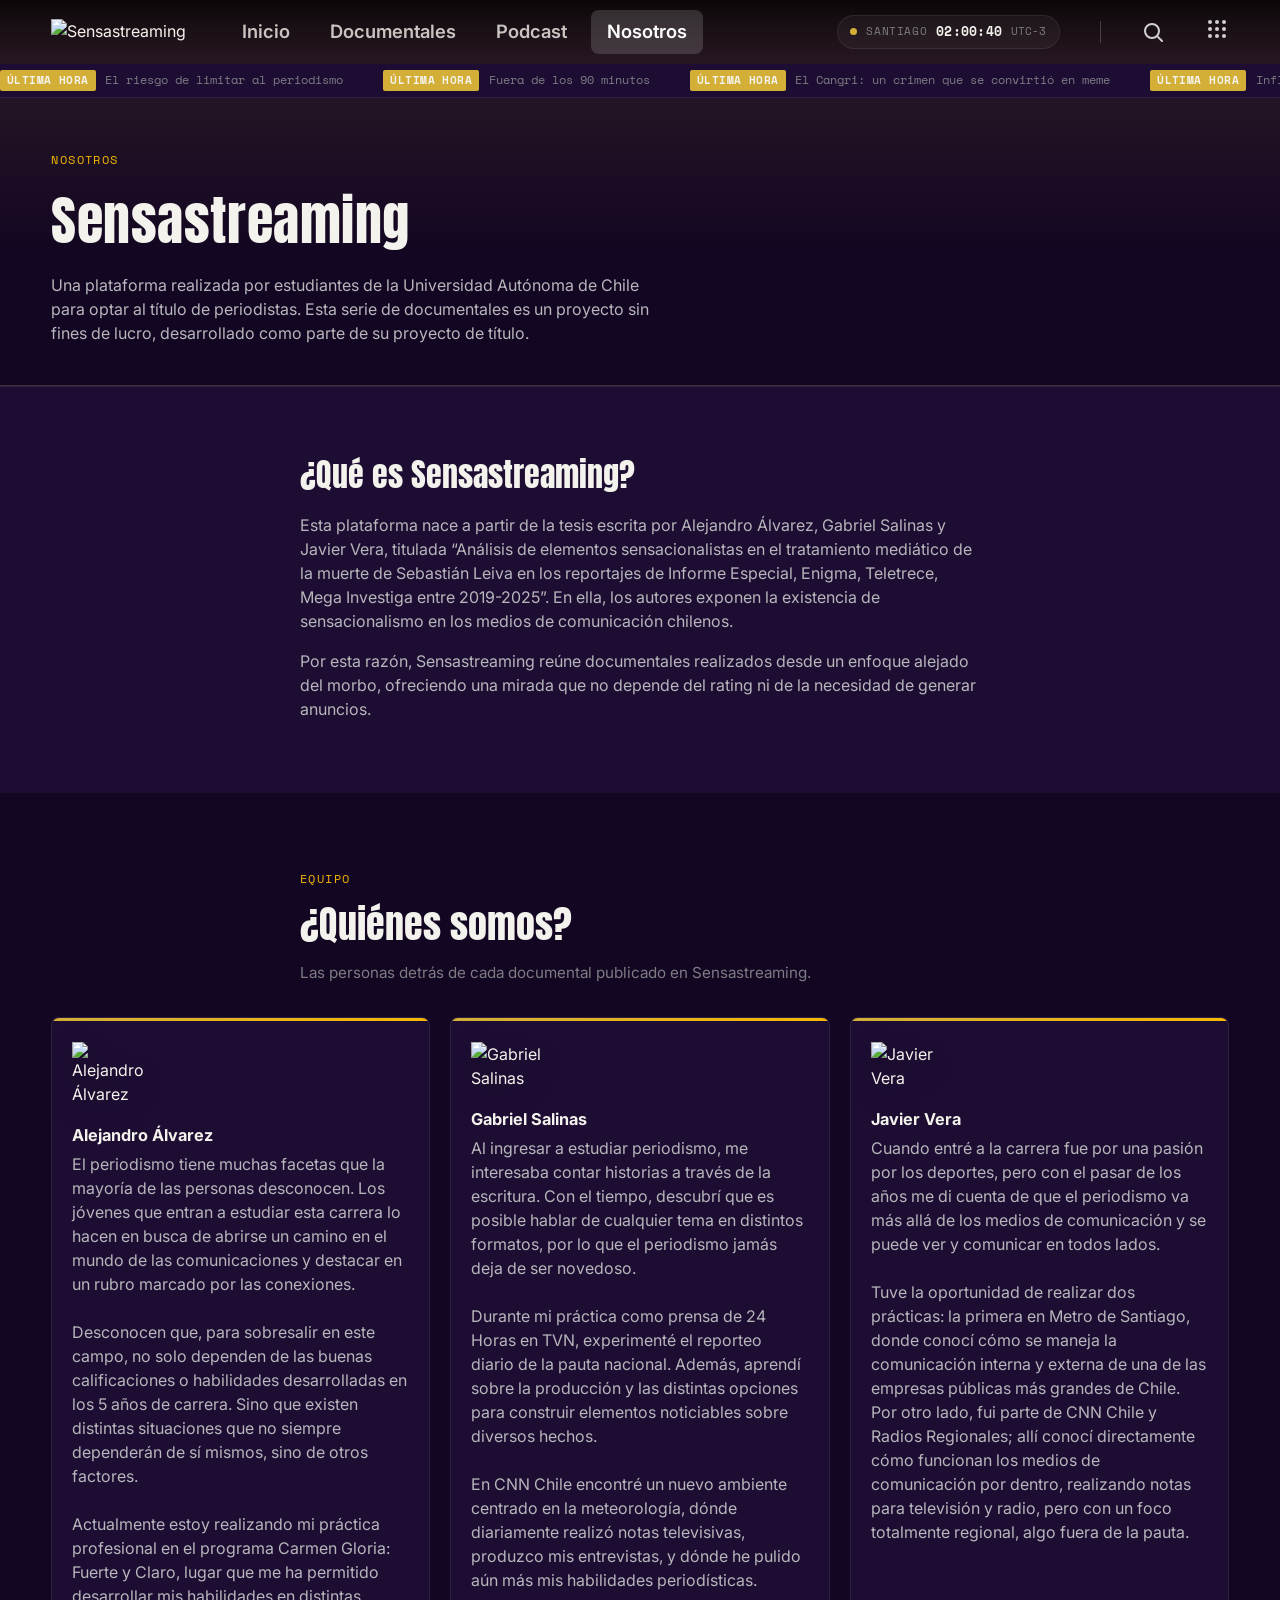
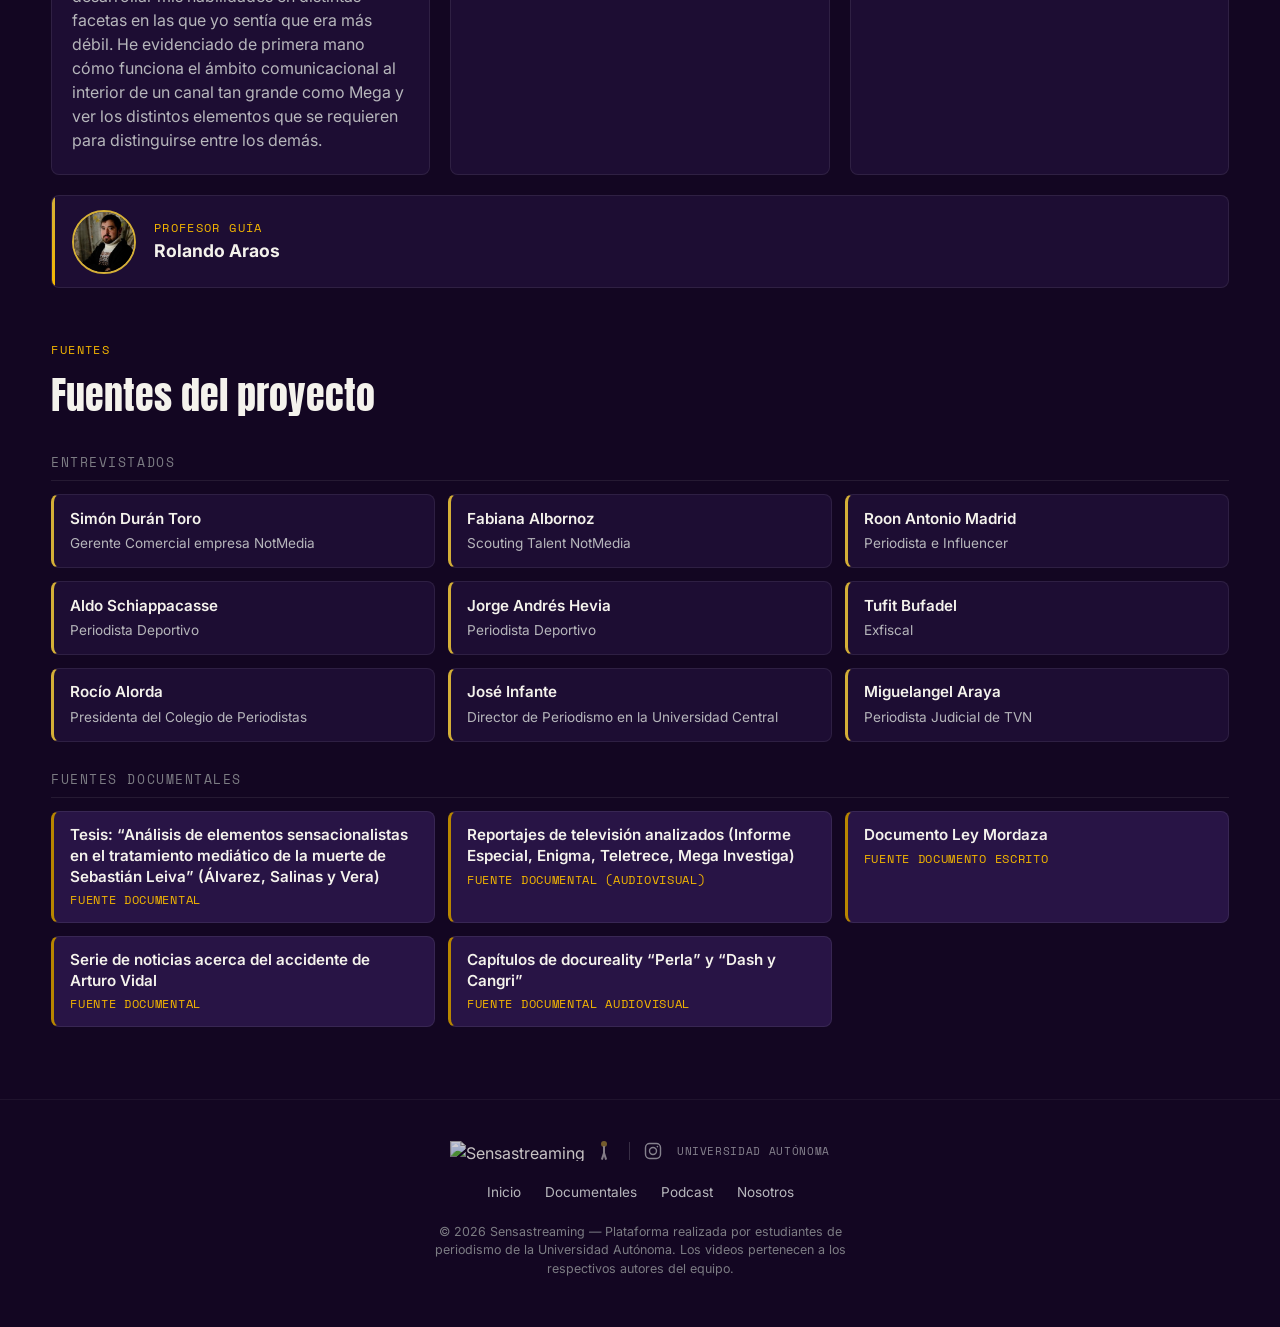
==== commit 08640246: "Add files via upload" ====
--- a/acerca-de.html
+++ b/acerca-de.html
@@ -162,6 +162,43 @@
       </article>
     </div>
 
+    <div class="advisor-band">
+      <img class="advisor-photo" src="img/rolando-araos.jpg" alt="Rolando Araos" width="64" height="64" loading="lazy">
+      <div class="advisor-info">
+        <span class="advisor-role">Profesor Guía</span>
+        <h3 class="advisor-name">Rolando Araos</h3>
+      </div>
+    </div>
+
+    <div class="sources" id="fuentes">
+      <div class="sources-head">
+        <span class="eyebrow">Fuentes</span>
+        <h2>Fuentes del proyecto</h2>
+      </div>
+
+      <h3 class="sources-group">Entrevistados</h3>
+      <ul class="sources-grid">
+        <li class="source-card source-person"><span class="source-name">Simón Durán Toro</span><span class="source-meta">Gerente Comercial empresa NotMedia</span></li>
+        <li class="source-card source-person"><span class="source-name">Fabiana Albornoz</span><span class="source-meta">Scouting Talent NotMedia</span></li>
+        <li class="source-card source-person"><span class="source-name">Roon Antonio Madrid</span><span class="source-meta">Periodista e Influencer</span></li>
+        <li class="source-card source-person"><span class="source-name">Aldo Schiappacasse</span><span class="source-meta">Periodista Deportivo</span></li>
+        <li class="source-card source-person"><span class="source-name">Jorge Andrés Hevia</span><span class="source-meta">Periodista Deportivo</span></li>
+        <li class="source-card source-person"><span class="source-name">Tufit Bufadel</span><span class="source-meta">Exfiscal</span></li>
+        <li class="source-card source-person"><span class="source-name">Rocío Alorda</span><span class="source-meta">Presidenta del Colegio de Periodistas</span></li>
+        <li class="source-card source-person"><span class="source-name">José Infante</span><span class="source-meta">Director de Periodismo en la Universidad Central</span></li>
+        <li class="source-card source-person"><span class="source-name">Miguelangel Araya</span><span class="source-meta">Periodista Judicial de TVN</span></li>
+      </ul>
+
+      <h3 class="sources-group">Fuentes documentales</h3>
+      <ul class="sources-grid">
+        <li class="source-card source-doc"><span class="source-name">Tesis: “Análisis de elementos sensacionalistas en el tratamiento mediático de la muerte de Sebastián Leiva” (Álvarez, Salinas y Vera)</span><span class="source-meta">Fuente documental</span></li>
+        <li class="source-card source-doc"><span class="source-name">Reportajes de televisión analizados (Informe Especial, Enigma, Teletrece, Mega Investiga)</span><span class="source-meta">Fuente documental (audiovisual)</span></li>
+        <li class="source-card source-doc"><span class="source-name">Documento Ley Mordaza</span><span class="source-meta">Fuente documento escrito</span></li>
+        <li class="source-card source-doc"><span class="source-name">Serie de noticias acerca del accidente de Arturo Vidal</span><span class="source-meta">Fuente documental</span></li>
+        <li class="source-card source-doc"><span class="source-name">Capítulos de docureality “Perla” y “Dash y Cangri”</span><span class="source-meta">Fuente documental audiovisual</span></li>
+      </ul>
+    </div>
+
   </section>
 
 </main>
@@ -178,6 +215,13 @@
           <span class="mini-stickman-leg right"></span>
         </span>
       </button>
+        <span class="footer-sep" aria-hidden="true"></span>
+        <a class="footer-social" href="https://www.instagram.com/sensastreaming/" target="_blank" rel="noopener noreferrer" aria-label="Instagram de Sensastreaming" title="Instagram">
+          <svg viewBox="0 0 24 24" width="20" height="20" fill="none" stroke="currentColor" stroke-width="1.7" stroke-linecap="round" stroke-linejoin="round" aria-hidden="true"><rect x="3" y="3" width="18" height="18" rx="5"/><circle cx="12" cy="12" r="4.2"/><circle cx="17.3" cy="6.7" r="1" fill="currentColor" stroke="none"/></svg>
+        </a>
+        <a class="footer-social footer-uni" href="https://admision.uautonoma.cl/carreras/periodismo/" target="_blank" rel="noopener noreferrer" aria-label="Universidad Autónoma de Chile, carrera de Periodismo" title="Universidad Autónoma de Chile">
+          <img src="img/uautonoma.png" alt="Universidad Autónoma de Chile" height="22" onerror="this.replaceWith(Object.assign(document.createElement('span'),{className:'footer-uni-text',textContent:'Universidad Autónoma'}))">
+        </a>
     </div>
     <nav class="footer-nav" aria-label="Enlaces del pie de página">
       <a href="index.html">Inicio</a>
--- a/styles.css
+++ b/styles.css
@@ -2184,3 +2184,72 @@
 .subscribe-msg { min-height: 1.4em; margin: 1rem 0 0; font-size: .95rem; color: var(--text-secondary); }
 .subscribe-msg.is-ok { color: var(--accent-crimson); }
 .subscribe-msg.is-error { color: #ff9b9b; }
+
+/* ==========================================================================
+   Footer: redes y universidad
+   ========================================================================== */
+.footer-sep { width: 1px; height: 18px; background: var(--border-strong); margin: 0 .35rem; }
+.footer-social {
+  display: inline-flex; align-items: center; justify-content: center;
+  height: 22px; color: var(--text-secondary); opacity: .7;
+  transition: opacity .2s ease, color .2s ease, transform .2s ease;
+}
+.footer-social + .footer-social { margin-left: .35rem; }
+.footer-social svg { display: block; }
+.footer-social img { display: block; height: 22px; width: auto; max-width: 110px; filter: brightness(0) invert(1); }
+.footer-uni-text { font-family: var(--font-mono); font-size: .68rem; letter-spacing: .06em; text-transform: uppercase; white-space: nowrap; }
+.footer-social:hover, .footer-social:focus-visible { opacity: 1; color: var(--accent-crimson); transform: translateY(-1px); }
+.footer-social:focus-visible { outline: 2px solid var(--accent-crimson); outline-offset: 4px; border-radius: 4px; }
+@media (max-width: 420px) { .footer-brand { flex-wrap: wrap; row-gap: .6rem; } }
+
+/* ==========================================================================
+   Nosotros: profesor guía y fuentes
+   ========================================================================== */
+.advisor-band {
+  position: relative; display: flex; align-items: center; gap: 1.1rem;
+  margin-top: 1.25rem; padding: .85rem 1.25rem;
+  background: var(--bg-surface); border: 1px solid var(--border-subtle);
+  border-radius: var(--radius-md); overflow: hidden;
+}
+.advisor-band::before {
+  content: ""; position: absolute; top: 0; left: 0; width: 3px; height: 100%;
+  background: linear-gradient(180deg, var(--accent-crimson), var(--accent-amber));
+}
+.advisor-photo {
+  width: 64px; height: 64px; flex: none; border-radius: 50%;
+  object-fit: cover; object-position: center 30%;
+  border: 2px solid var(--accent-crimson);
+}
+.advisor-info { display: flex; flex-direction: column; gap: .15rem; min-width: 0; }
+.advisor-role {
+  font-family: var(--font-mono); font-size: .72rem; letter-spacing: .12em;
+  text-transform: uppercase; color: var(--accent-amber);
+}
+.advisor-name { margin: 0; font-weight: 700; font-size: 1.1rem; color: var(--text-primary); }
+
+.sources { margin-top: 3rem; }
+.sources-head h2 {
+  font-family: var(--font-display); font-weight: 400;
+  font-size: clamp(1.6rem, 3.4vw, 2.4rem); margin: 0 0 1.25rem;
+}
+.sources-group {
+  font-family: var(--font-mono); font-size: .8rem; font-weight: 400;
+  letter-spacing: .12em; text-transform: uppercase; color: var(--text-muted);
+  margin: 1.75rem 0 .8rem; padding-bottom: .5rem; border-bottom: 1px solid var(--border-subtle);
+}
+.sources-grid {
+  list-style: none; margin: 0; padding: 0;
+  display: grid; grid-template-columns: 1fr; gap: .8rem;
+}
+.source-card {
+  display: flex; flex-direction: column; gap: .25rem;
+  padding: .85rem 1rem; background: var(--bg-surface);
+  border: 1px solid var(--border-subtle); border-left: 3px solid var(--accent-crimson);
+  border-radius: var(--radius-md);
+}
+.source-doc { border-left-color: var(--accent-amber-dim); background: var(--bg-surface-2); }
+.source-name { font-weight: 600; font-size: .95rem; line-height: 1.35; color: var(--text-primary); }
+.source-meta { font-size: .85rem; color: var(--text-secondary); }
+.source-doc .source-meta { font-family: var(--font-mono); font-size: .72rem; letter-spacing: .06em; text-transform: uppercase; color: var(--accent-amber); }
+@media (min-width: 620px)  { .sources-grid { grid-template-columns: repeat(2, 1fr); } }
+@media (min-width: 980px)  { .sources-grid { grid-template-columns: repeat(3, 1fr); } }
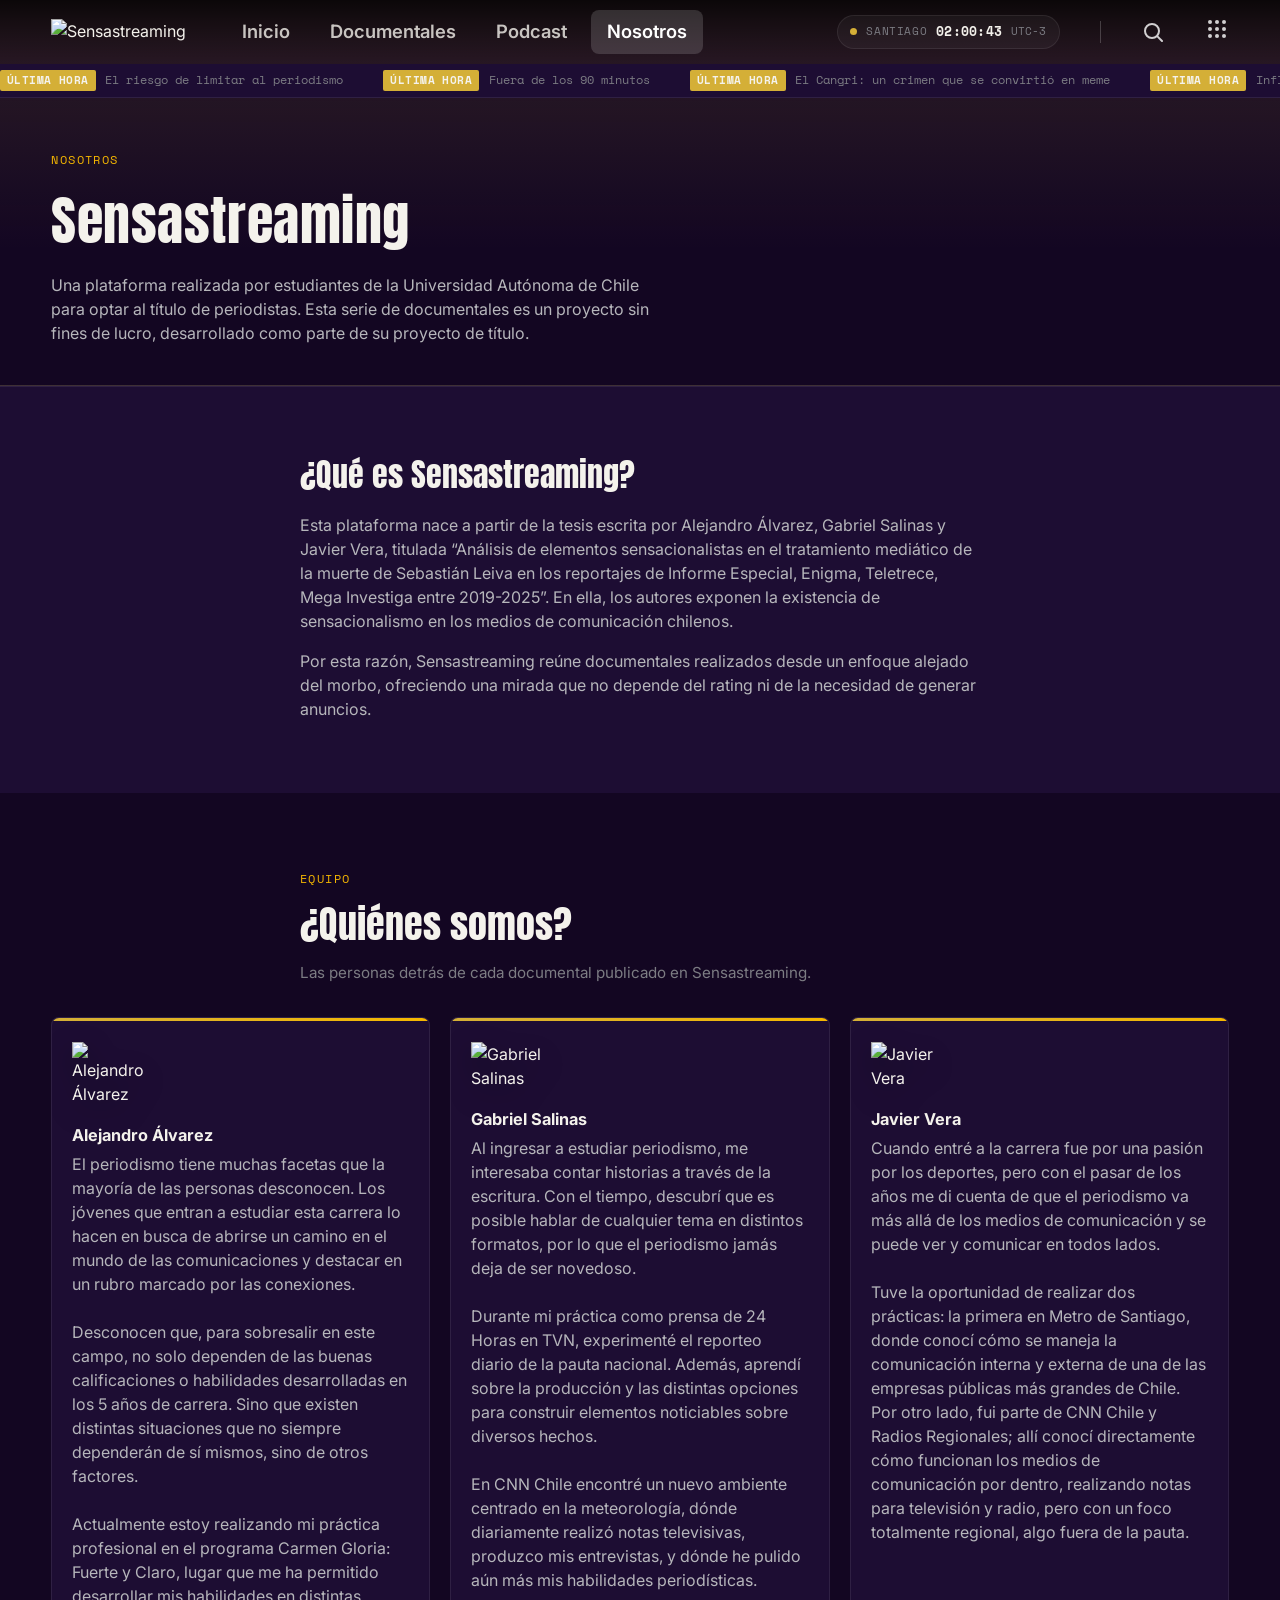
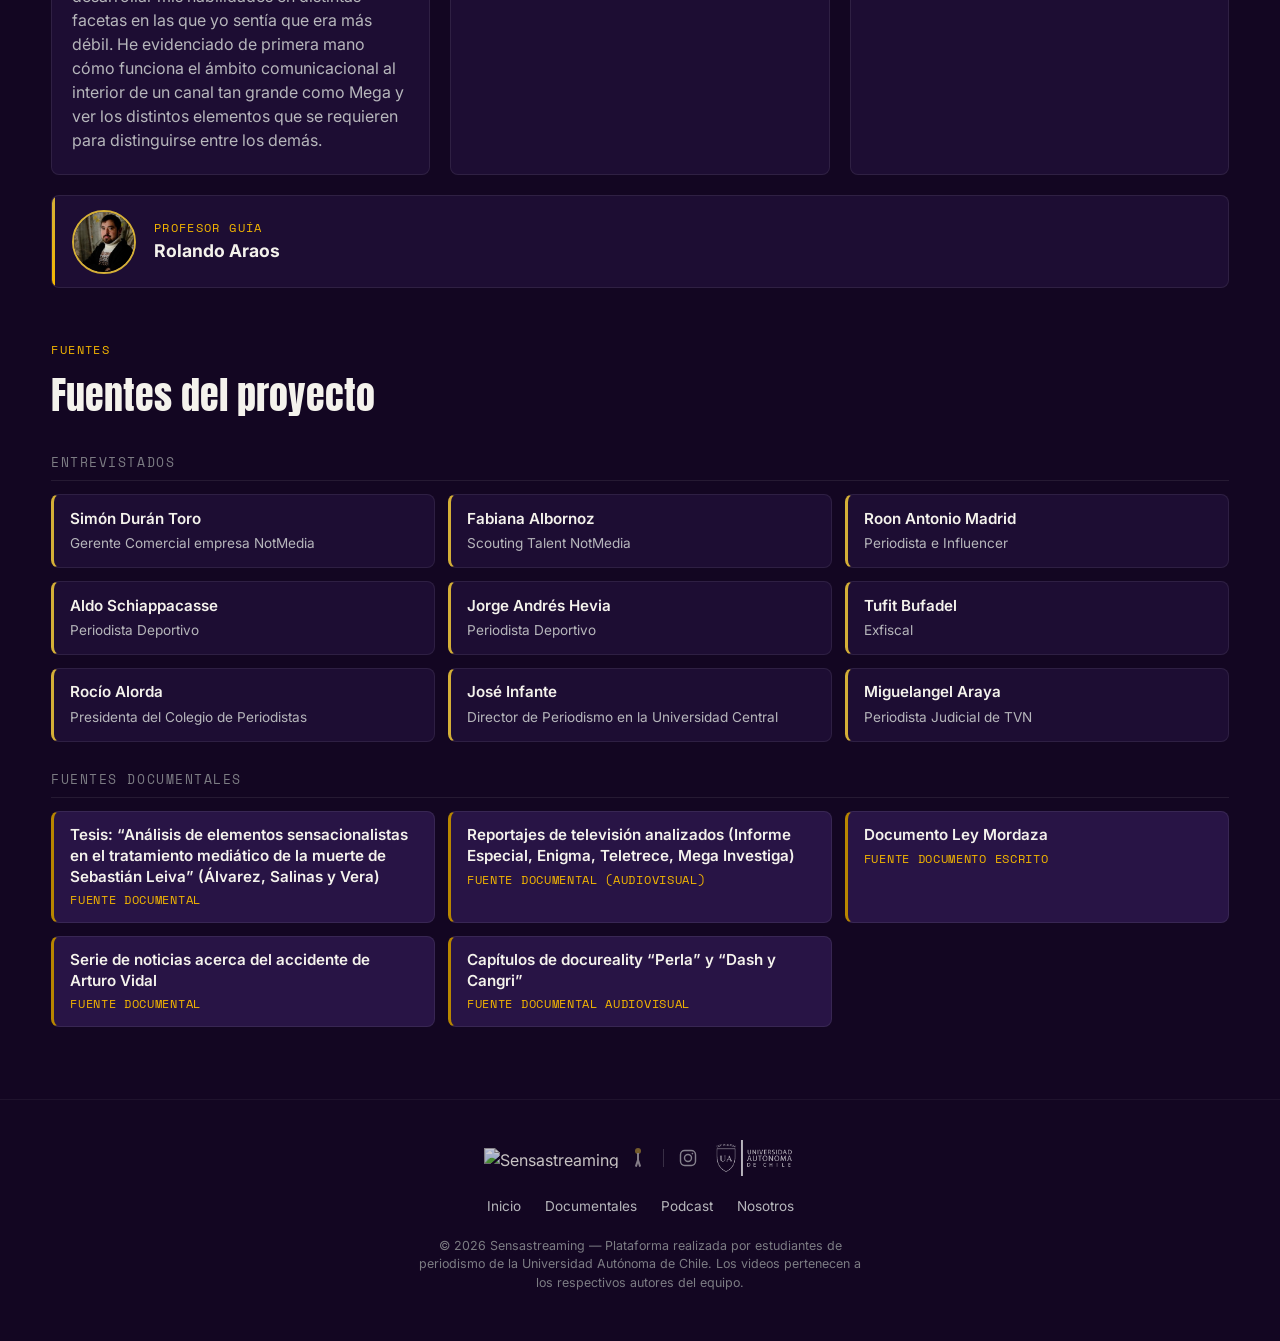
==== commit f2b0dd55: "Add files via upload" ====
--- a/acerca-de.html
+++ b/acerca-de.html
@@ -220,7 +220,7 @@
           <svg viewBox="0 0 24 24" width="20" height="20" fill="none" stroke="currentColor" stroke-width="1.7" stroke-linecap="round" stroke-linejoin="round" aria-hidden="true"><rect x="3" y="3" width="18" height="18" rx="5"/><circle cx="12" cy="12" r="4.2"/><circle cx="17.3" cy="6.7" r="1" fill="currentColor" stroke="none"/></svg>
         </a>
         <a class="footer-social footer-uni" href="https://admision.uautonoma.cl/carreras/periodismo/" target="_blank" rel="noopener noreferrer" aria-label="Universidad Autónoma de Chile, carrera de Periodismo" title="Universidad Autónoma de Chile">
-          <img src="img/uautonoma.png" alt="Universidad Autónoma de Chile" height="22" onerror="this.replaceWith(Object.assign(document.createElement('span'),{className:'footer-uni-text',textContent:'Universidad Autónoma'}))">
+          <img src="img/uautonoma.png" alt="Universidad Autónoma de Chile" width="84" height="36" onerror="this.replaceWith(Object.assign(document.createElement('span'),{className:'footer-uni-text',textContent:'Universidad Autónoma de Chile'}))">
         </a>
     </div>
     <nav class="footer-nav" aria-label="Enlaces del pie de página">
@@ -229,7 +229,7 @@
       <a href="podcast.html">Podcast</a>
       <a href="acerca-de.html">Nosotros</a>
     </nav>
-    <p>© 2026 Sensastreaming — Plataforma realizada por estudiantes de periodismo de la Universidad Autónoma. Los videos pertenecen a los respectivos autores del equipo.</p>
+    <p>© 2026 Sensastreaming — Plataforma realizada por estudiantes de periodismo de la Universidad Autónoma de Chile. Los videos pertenecen a los respectivos autores del equipo.</p>
   </div>
 </footer>
 
--- a/styles.css
+++ b/styles.css
@@ -2191,12 +2191,12 @@
 .footer-sep { width: 1px; height: 18px; background: var(--border-strong); margin: 0 .35rem; }
 .footer-social {
   display: inline-flex; align-items: center; justify-content: center;
-  height: 22px; color: var(--text-secondary); opacity: .7;
+  min-height: 22px; color: var(--text-secondary); opacity: .7;
   transition: opacity .2s ease, color .2s ease, transform .2s ease;
 }
 .footer-social + .footer-social { margin-left: .35rem; }
 .footer-social svg { display: block; }
-.footer-social img { display: block; height: 22px; width: auto; max-width: 110px; filter: brightness(0) invert(1); }
+.footer-social img { display: block; height: 36px; width: auto; max-width: 140px; }
 .footer-uni-text { font-family: var(--font-mono); font-size: .68rem; letter-spacing: .06em; text-transform: uppercase; white-space: nowrap; }
 .footer-social:hover, .footer-social:focus-visible { opacity: 1; color: var(--accent-crimson); transform: translateY(-1px); }
 .footer-social:focus-visible { outline: 2px solid var(--accent-crimson); outline-offset: 4px; border-radius: 4px; }
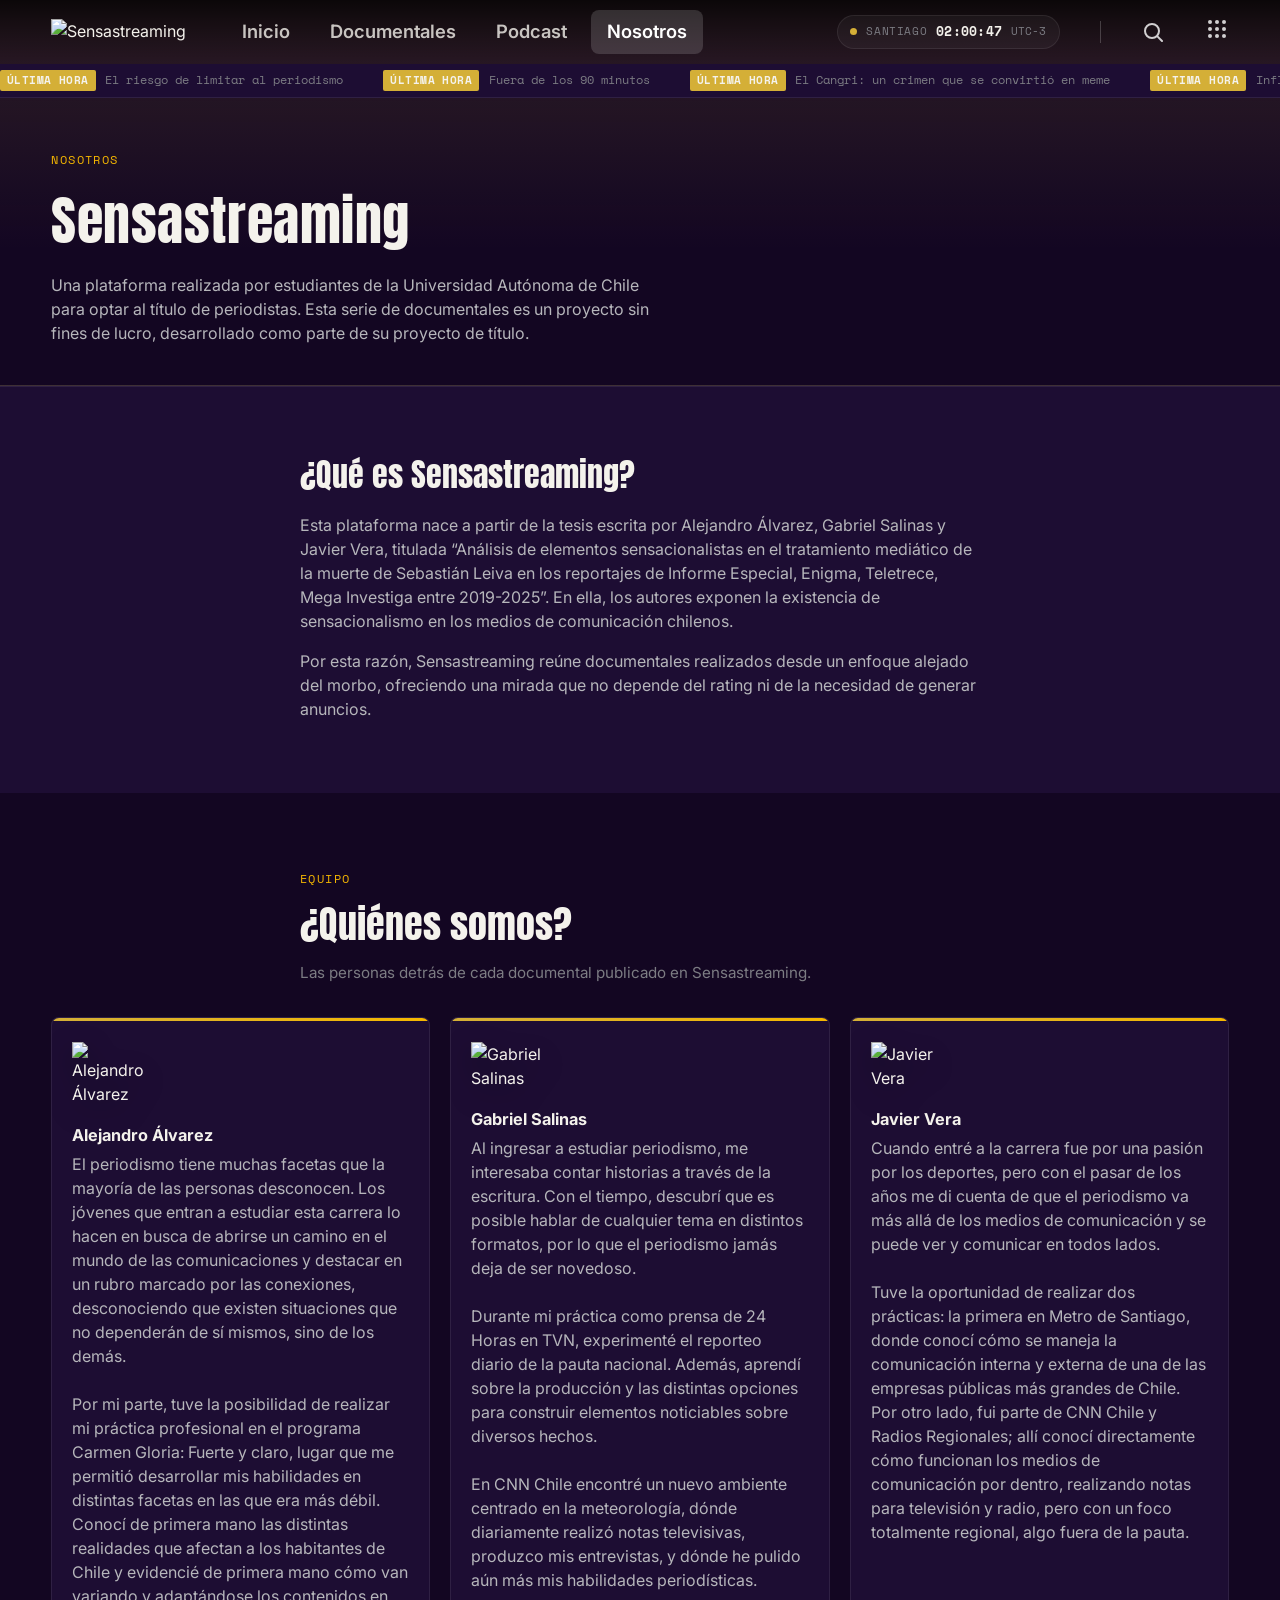
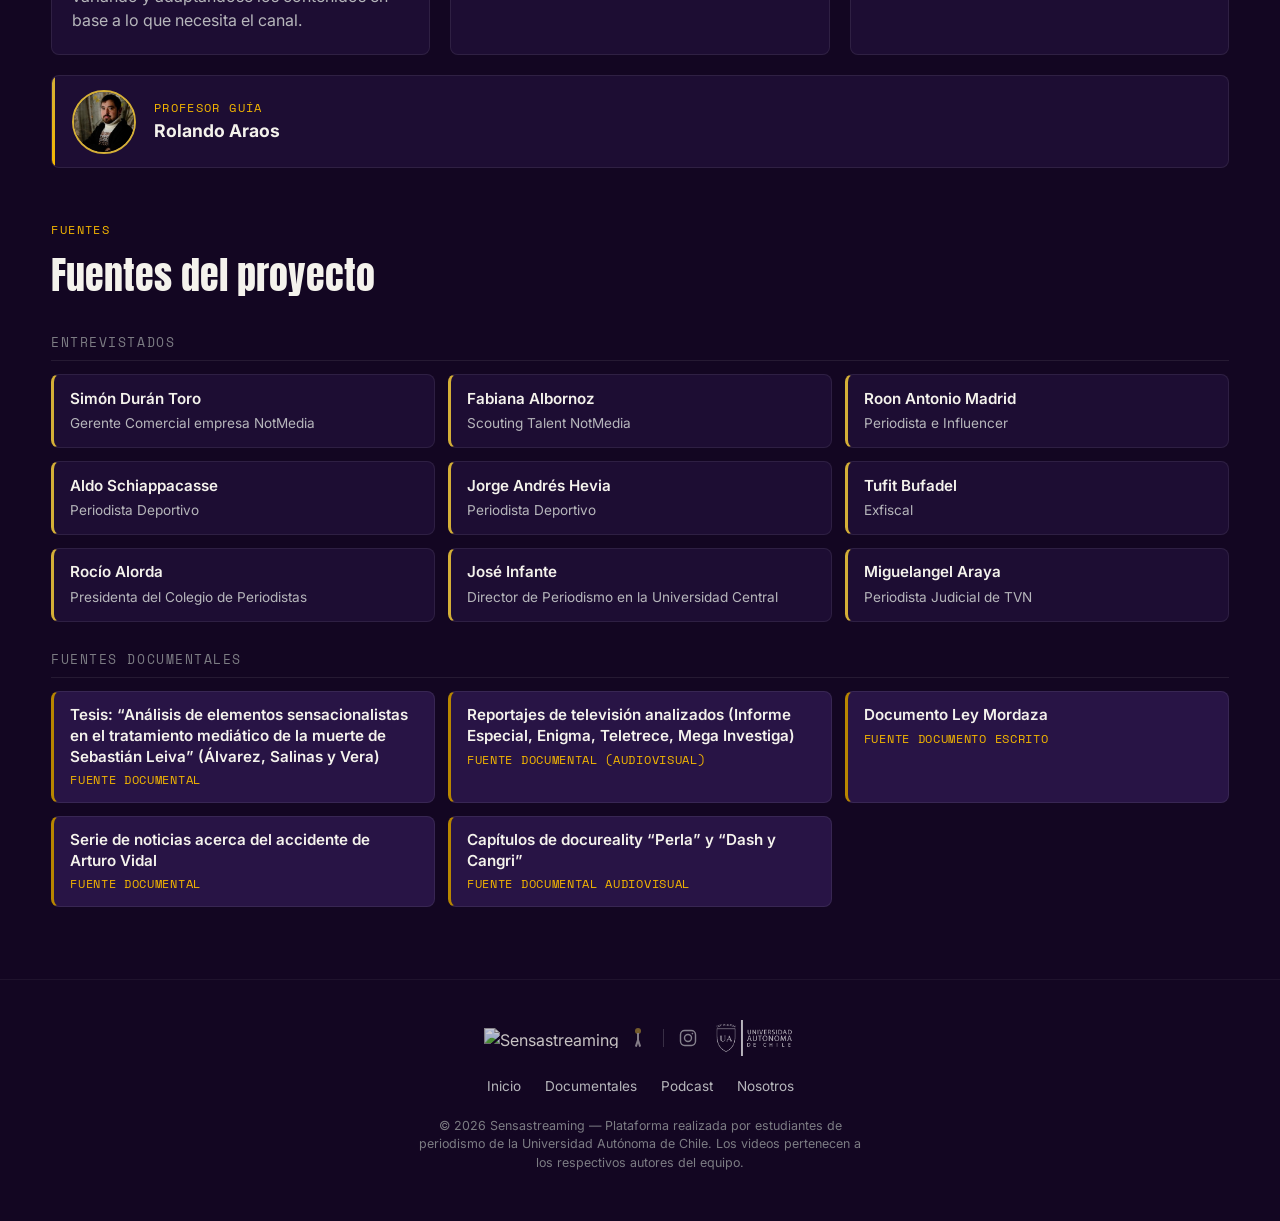
==== commit 6d03539d: "Add files via upload" ====
--- a/acerca-de.html
+++ b/acerca-de.html
@@ -142,7 +142,7 @@
           <img src="https://i.imgur.com/XphJQ3j.png" alt="Alejandro Álvarez">
         </div>
         <h3 class="team-name">Alejandro Álvarez</h3>
-        <p class="team-role">El periodismo tiene muchas facetas que la mayoría de las personas desconocen. Los jóvenes que entran a estudiar esta carrera lo hacen en busca de abrirse un camino en el mundo de las comunicaciones y destacar en un rubro marcado por las conexiones.<br><br>Desconocen que, para sobresalir en este campo, no solo dependen de las buenas calificaciones o habilidades desarrolladas en los 5 años de carrera. Sino que existen distintas situaciones que no siempre dependerán de sí mismos, sino de otros factores.<br><br>Actualmente estoy realizando mi práctica profesional en el programa Carmen Gloria: Fuerte y Claro, lugar que me ha permitido desarrollar mis habilidades en distintas facetas en las que yo sentía que era más débil. He evidenciado de primera mano cómo funciona el ámbito comunicacional al interior de un canal tan grande como Mega y ver los distintos elementos que se requieren para distinguirse entre los demás.</p>
+        <p class="team-role">El periodismo tiene muchas facetas que la mayoría de las personas desconocen. Los jóvenes que entran a estudiar esta carrera lo hacen en busca de abrirse un camino en el mundo de las comunicaciones y destacar en un rubro marcado por las conexiones, desconociendo que existen situaciones que no dependerán de sí mismos, sino de los demás.<br><br>Por mi parte, tuve la posibilidad de realizar mi práctica profesional en el programa Carmen Gloria: Fuerte y claro, lugar que me permitió desarrollar mis habilidades en distintas facetas en las que era más débil. Conocí de primera mano las distintas realidades que afectan a los habitantes de Chile y evidencié de primera mano cómo van variando y adaptándose los contenidos en base a lo que necesita el canal.</p>
       </article>
 
       <article class="team-card">
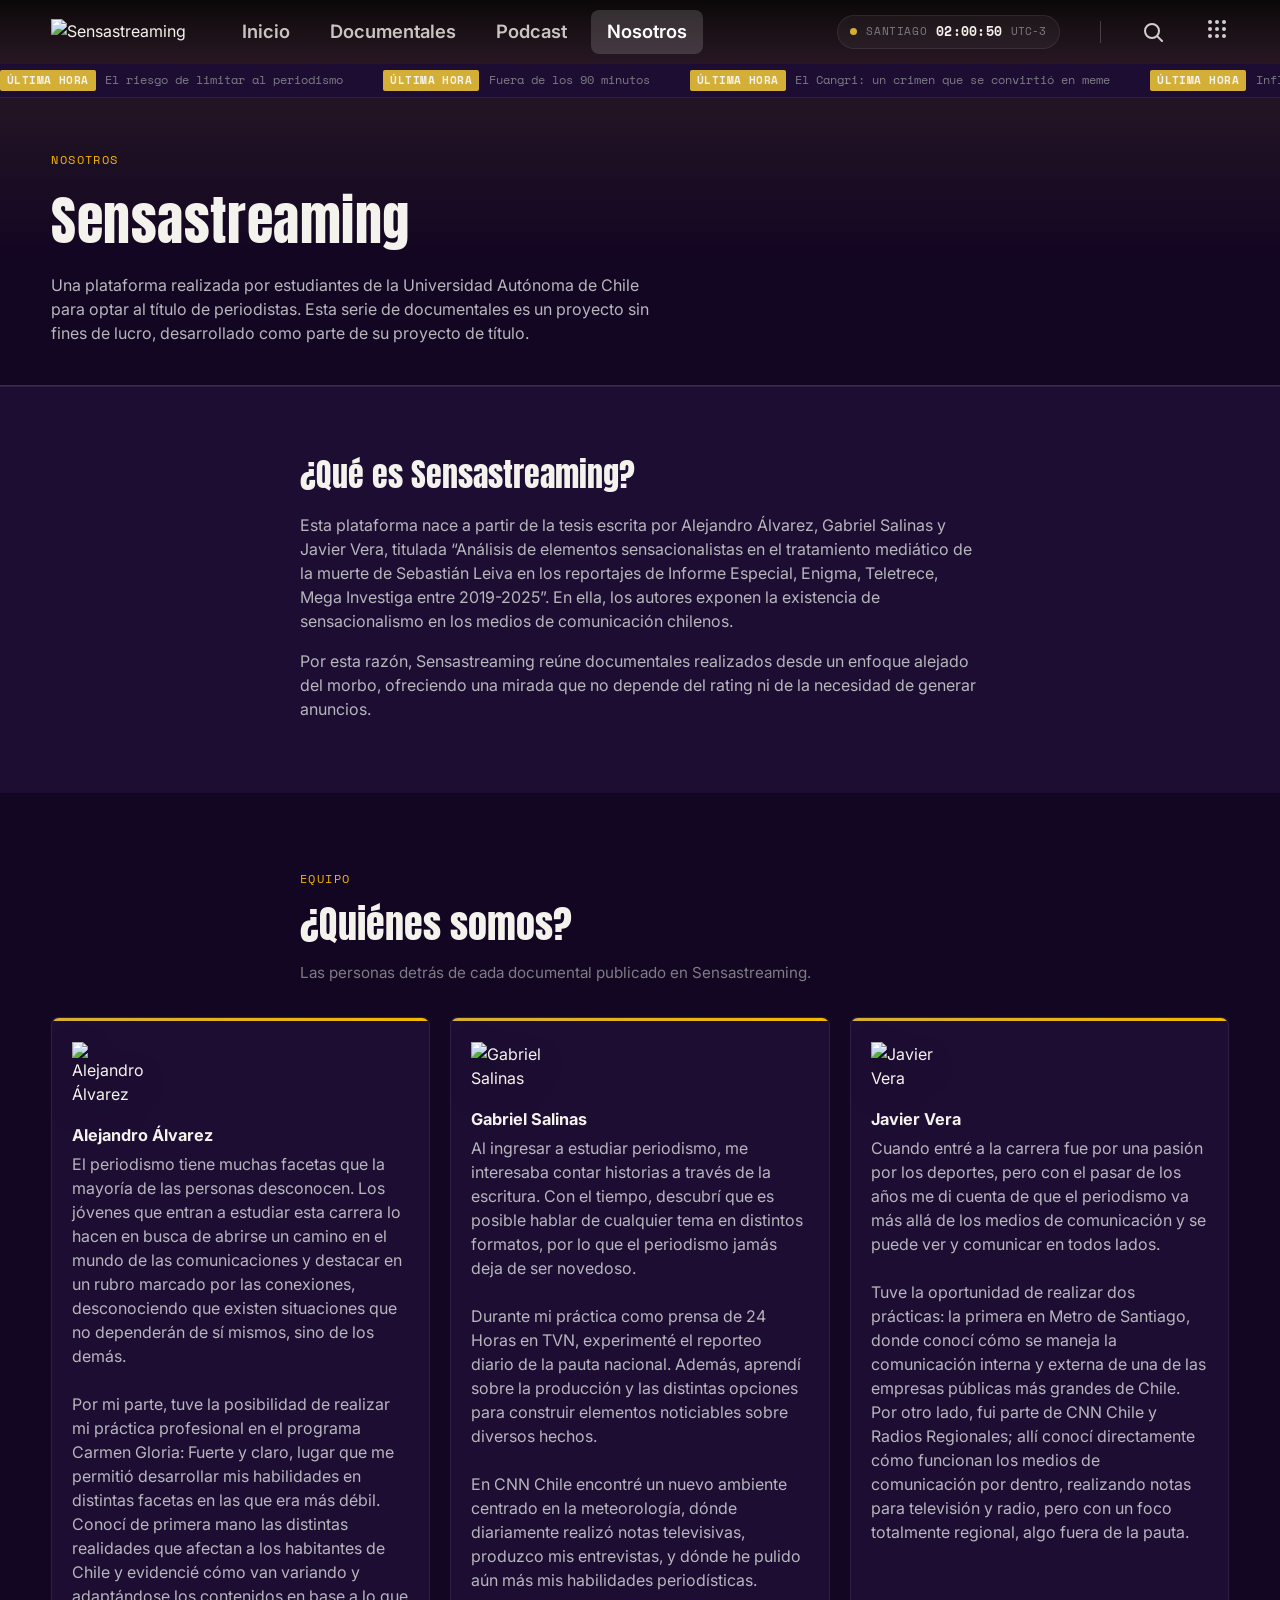
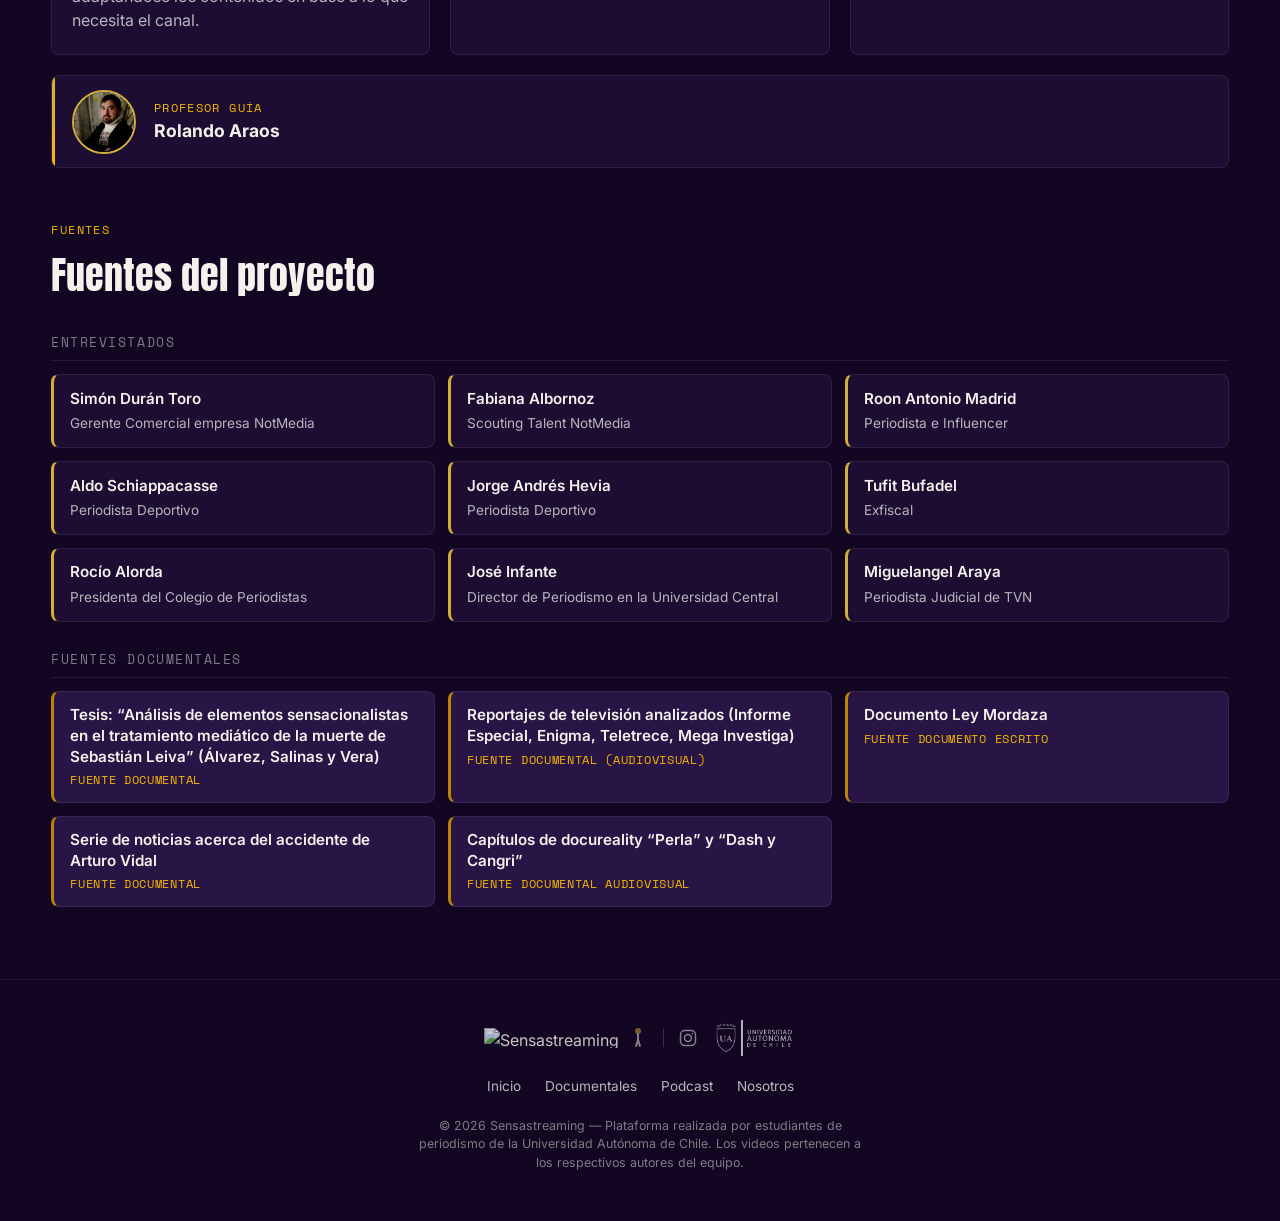
==== commit 4c87aeae: "Add files via upload" ====
--- a/acerca-de.html
+++ b/acerca-de.html
@@ -80,9 +80,10 @@
         </button>
         <div class="categories-menu" id="categoriesMenu" role="menu" aria-label="Categorías">
           <a href="reportajes.html" class="categories-menu-item" role="menuitem">Todos</a>
-          <a href="reportajes.html?categoria=testimonio" class="categories-menu-item" role="menuitem">Testimonios</a>
-          <a href="reportajes.html?categoria=judicial" class="categories-menu-item" role="menuitem">Judicial</a>
-          <a href="reportajes.html?categoria=entrevista" class="categories-menu-item" role="menuitem">Entrevistas</a>
+          <a href="reportajes.html?categoria=deporte" class="categories-menu-item" role="menuitem">Deporte</a>
+          <a href="reportajes.html?categoria=policial" class="categories-menu-item" role="menuitem">Policial</a>
+          <a href="reportajes.html?categoria=parlamentario" class="categories-menu-item" role="menuitem">Parlamentario</a>
+          <a href="reportajes.html?categoria=influencers" class="categories-menu-item" role="menuitem">Influencers</a>
         </div>
       </div>
     </div>
@@ -94,19 +95,19 @@
 </header>
 
 <div class="ticker" role="marquee" aria-label="Últimas historias">
-  <span class="ticker-sr">Últimas historias: El riesgo de limitar al periodismo. Fuera de los 90 minutos. El Cangri: un crimen que se convirtió en meme. Influencer: El precio de la viralidad</span>
+  <span class="ticker-sr">Últimas historias: El riesgo de limitar al periodismo. Fuera de los 90 minutos. El Cangri: un crimen que se convirtió en meme. Influencer: el precio de la viralidad</span>
   <div class="ticker-inner" aria-hidden="true">
     <div class="ticker-track">
       <span class="ticker-item"><span class="ticker-tag">Última hora</span>El riesgo de limitar al periodismo</span>
       <span class="ticker-item"><span class="ticker-tag">Última hora</span>Fuera de los 90 minutos</span>
       <span class="ticker-item"><span class="ticker-tag">Última hora</span>El Cangri: un crimen que se convirtió en meme</span>
-      <span class="ticker-item"><span class="ticker-tag">Última hora</span>Influencer: El precio de la viralidad</span>
+      <span class="ticker-item"><span class="ticker-tag">Última hora</span>Influencer: el precio de la viralidad</span>
     </div>
     <div class="ticker-track">
       <span class="ticker-item"><span class="ticker-tag">Última hora</span>El riesgo de limitar al periodismo</span>
       <span class="ticker-item"><span class="ticker-tag">Última hora</span>Fuera de los 90 minutos</span>
       <span class="ticker-item"><span class="ticker-tag">Última hora</span>El Cangri: un crimen que se convirtió en meme</span>
-      <span class="ticker-item"><span class="ticker-tag">Última hora</span>Influencer: El precio de la viralidad</span>
+      <span class="ticker-item"><span class="ticker-tag">Última hora</span>Influencer: el precio de la viralidad</span>
     </div>
   </div>
 </div>
@@ -142,7 +143,7 @@
           <img src="https://i.imgur.com/XphJQ3j.png" alt="Alejandro Álvarez">
         </div>
         <h3 class="team-name">Alejandro Álvarez</h3>
-        <p class="team-role">El periodismo tiene muchas facetas que la mayoría de las personas desconocen. Los jóvenes que entran a estudiar esta carrera lo hacen en busca de abrirse un camino en el mundo de las comunicaciones y destacar en un rubro marcado por las conexiones, desconociendo que existen situaciones que no dependerán de sí mismos, sino de los demás.<br><br>Por mi parte, tuve la posibilidad de realizar mi práctica profesional en el programa Carmen Gloria: Fuerte y claro, lugar que me permitió desarrollar mis habilidades en distintas facetas en las que era más débil. Conocí de primera mano las distintas realidades que afectan a los habitantes de Chile y evidencié de primera mano cómo van variando y adaptándose los contenidos en base a lo que necesita el canal.</p>
+        <p class="team-role">El periodismo tiene muchas facetas que la mayoría de las personas desconocen. Los jóvenes que entran a estudiar esta carrera lo hacen en busca de abrirse un camino en el mundo de las comunicaciones y destacar en un rubro marcado por las conexiones, desconociendo que existen situaciones que no dependerán de sí mismos, sino de los demás.<br><br>Por mi parte, tuve la posibilidad de realizar mi práctica profesional en el programa Carmen Gloria: Fuerte y claro, lugar que me permitió desarrollar mis habilidades en distintas facetas en las que era más débil. Conocí de primera mano las distintas realidades que afectan a los habitantes de Chile y evidencié cómo van variando y adaptándose los contenidos en base a lo que necesita el canal.</p>
       </article>
 
       <article class="team-card">
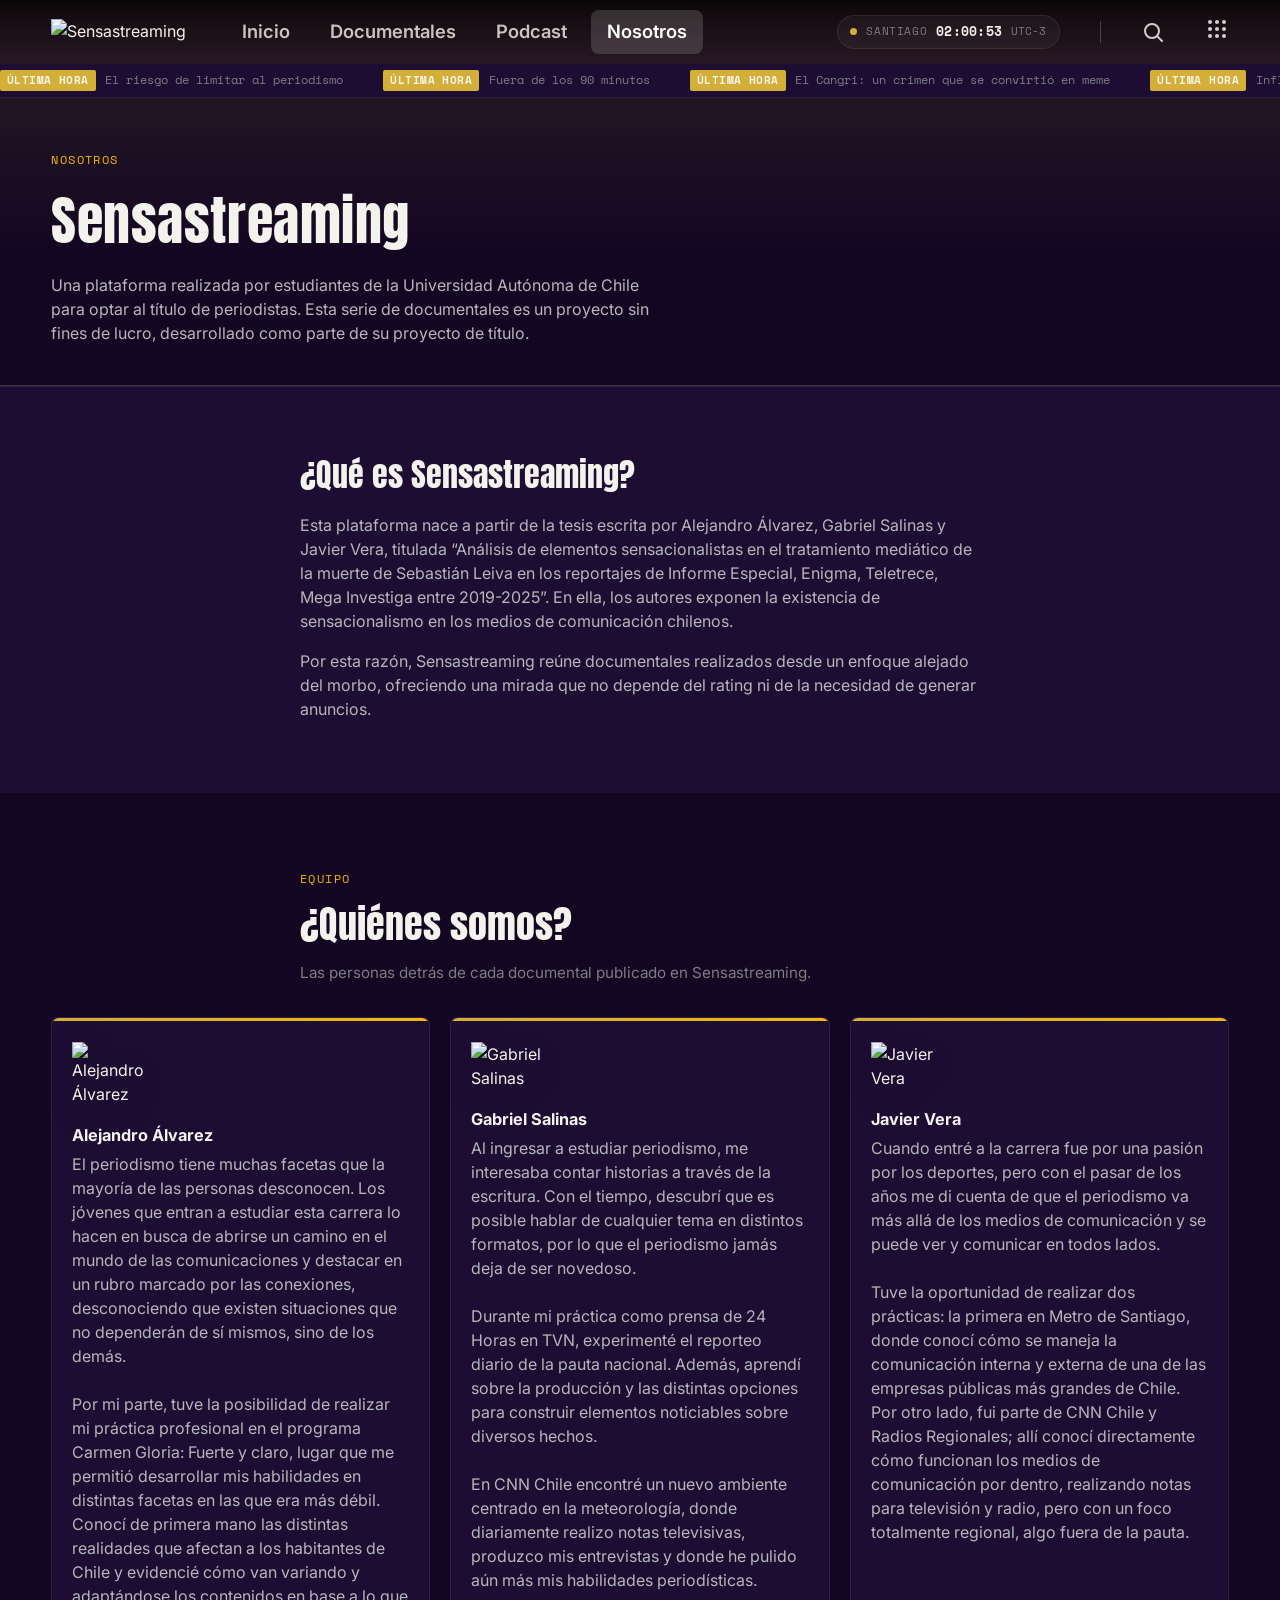
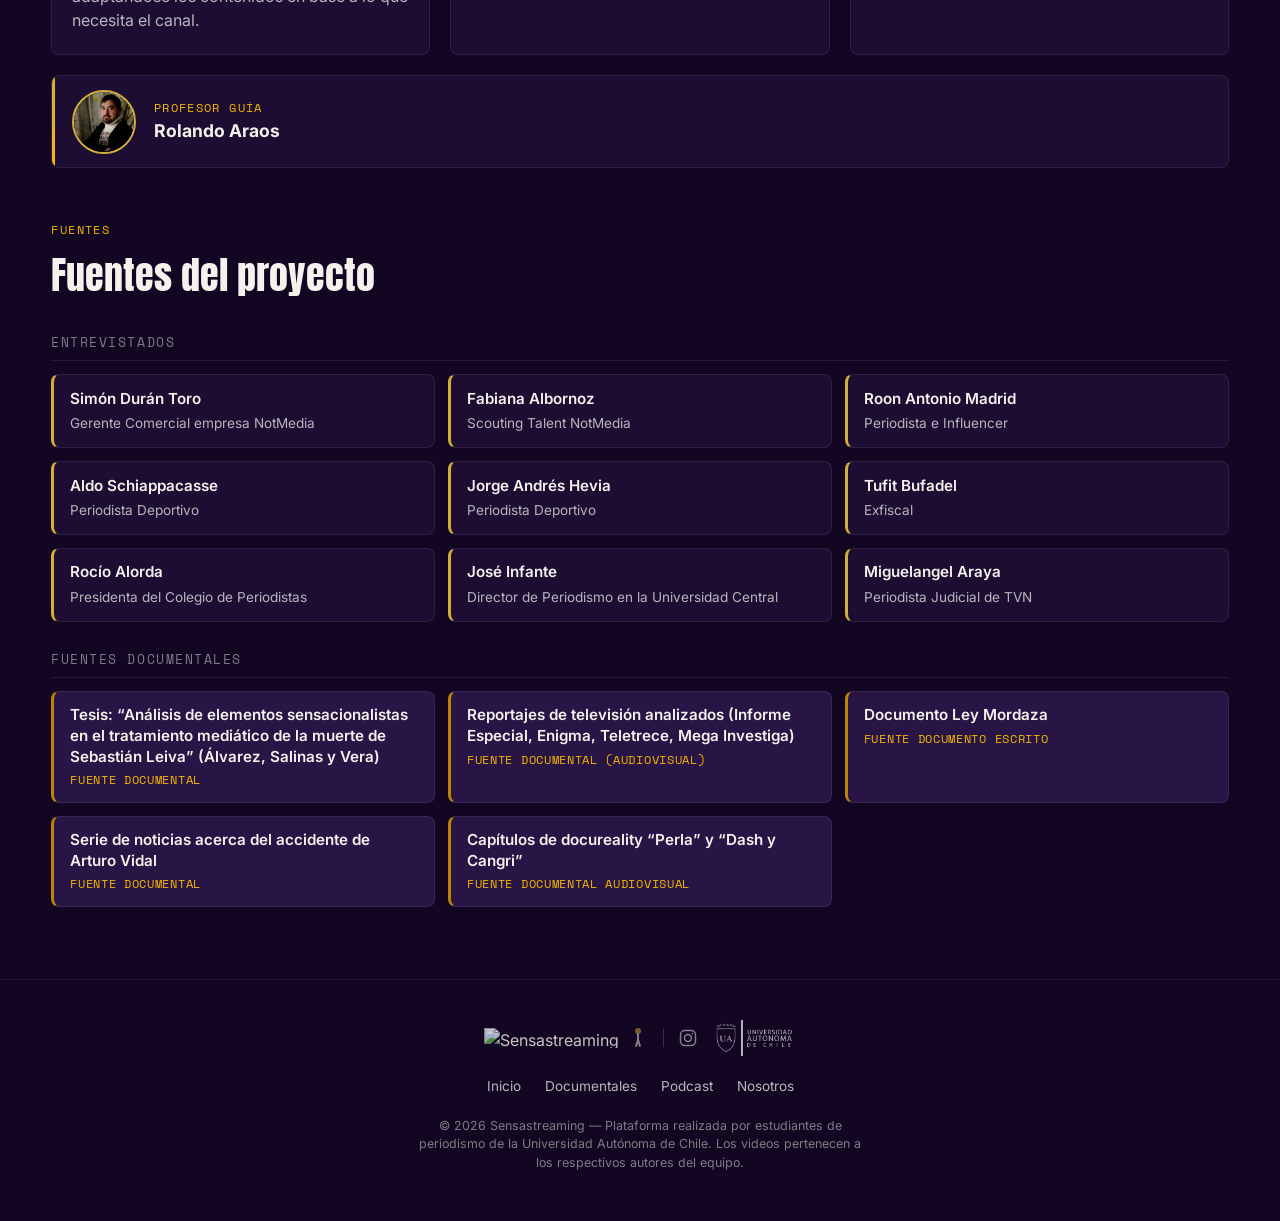
==== commit e9fda64e: "Add files via upload" ====
--- a/acerca-de.html
+++ b/acerca-de.html
@@ -151,7 +151,7 @@
           <img src="https://i.imgur.com/X5vdzDQ.png" alt="Gabriel Salinas">
         </div>
         <h3 class="team-name">Gabriel Salinas</h3>
-        <p class="team-role">Al ingresar a estudiar periodismo, me interesaba contar historias a través de la escritura. Con el tiempo, descubrí que es posible hablar de cualquier tema en distintos formatos, por lo que el periodismo jamás deja de ser novedoso.<br><br>Durante mi práctica como prensa de 24 Horas en TVN, experimenté el reporteo diario de la pauta nacional. Además, aprendí sobre la producción y las distintas opciones para construir elementos noticiables sobre diversos hechos.<br><br>En CNN Chile encontré un nuevo ambiente centrado en la meteorología, dónde diariamente realizó notas televisivas, produzco mis entrevistas, y dónde he pulido aún más mis habilidades periodísticas.</p>
+        <p class="team-role">Al ingresar a estudiar periodismo, me interesaba contar historias a través de la escritura. Con el tiempo, descubrí que es posible hablar de cualquier tema en distintos formatos, por lo que el periodismo jamás deja de ser novedoso.<br><br>Durante mi práctica como prensa de 24 Horas en TVN, experimenté el reporteo diario de la pauta nacional. Además, aprendí sobre la producción y las distintas opciones para construir elementos noticiables sobre diversos hechos.<br><br>En CNN Chile encontré un nuevo ambiente centrado en la meteorología, donde diariamente realizo notas televisivas, produzco mis entrevistas y donde he pulido aún más mis habilidades periodísticas.</p>
       </article>
 
       <article class="team-card">
